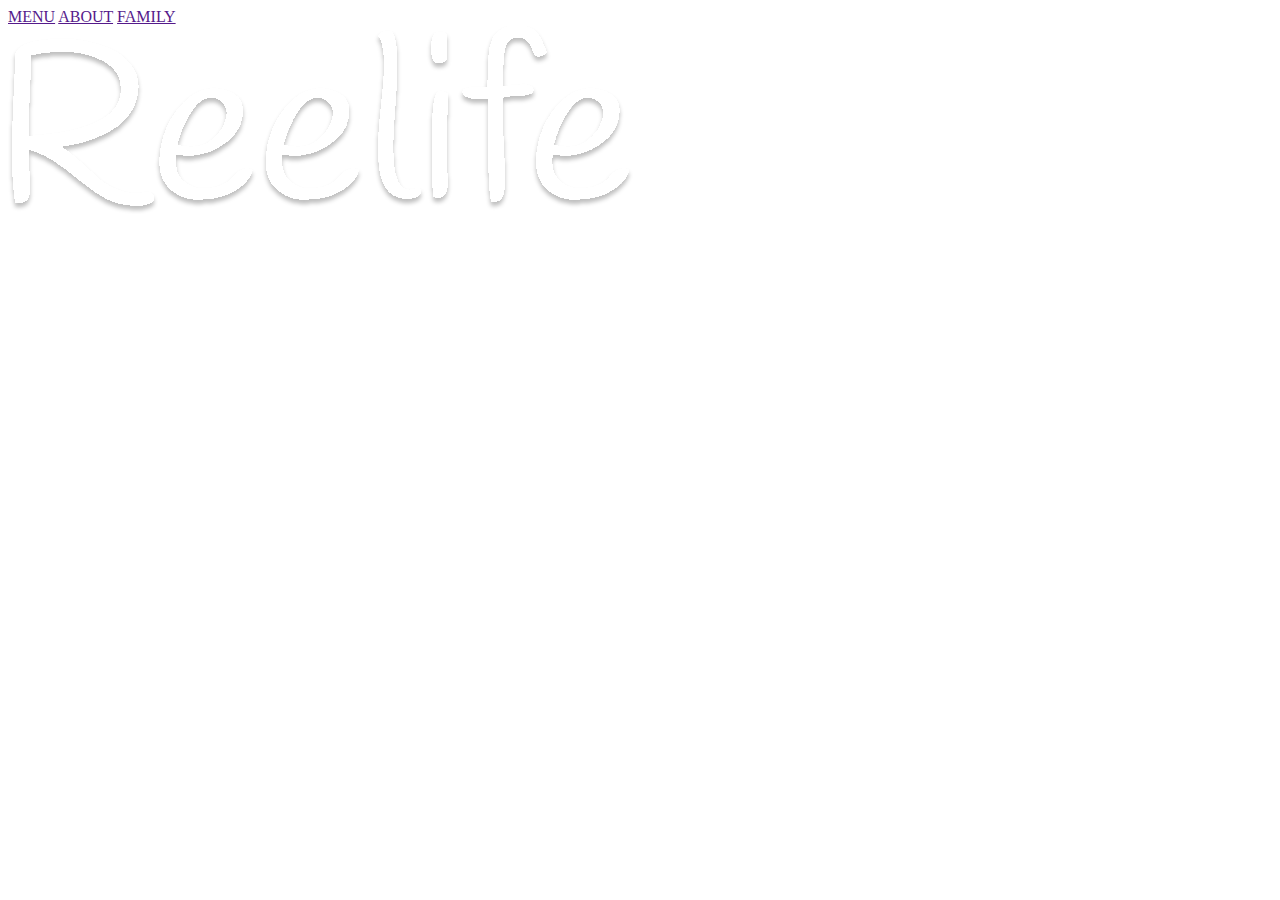
==== index.html @ 8d4744c1 "." ====
<!DOCTYPE html>
<html lang="en">
    <head>
        <meta charset="UTF-8">
        <meta name="viewport" content="width=device-width, initial-scale=1.0">
        <title>Sofa</title>
        <link rel="stylesheet" href="./assets/style.css">
    </head>
    <body>
        <header class="header">
            <div class="background_pic">
                <nav>
                    <a href="">MENU</a>
                    <a href="">ABOUT</a>
                    <a href="">FAMILY</a>
                </nav>
                <img src="./image/Reelife.svg" class="header_logo_pic">
            </div>
        </header> 

        <div></div>
    </body>
</noscript>
<div style="text-align: center;"><div style="position:relative; top:0; margin-right:auto;margin-left:auto; z-index:99999">

</div></div>
</html>
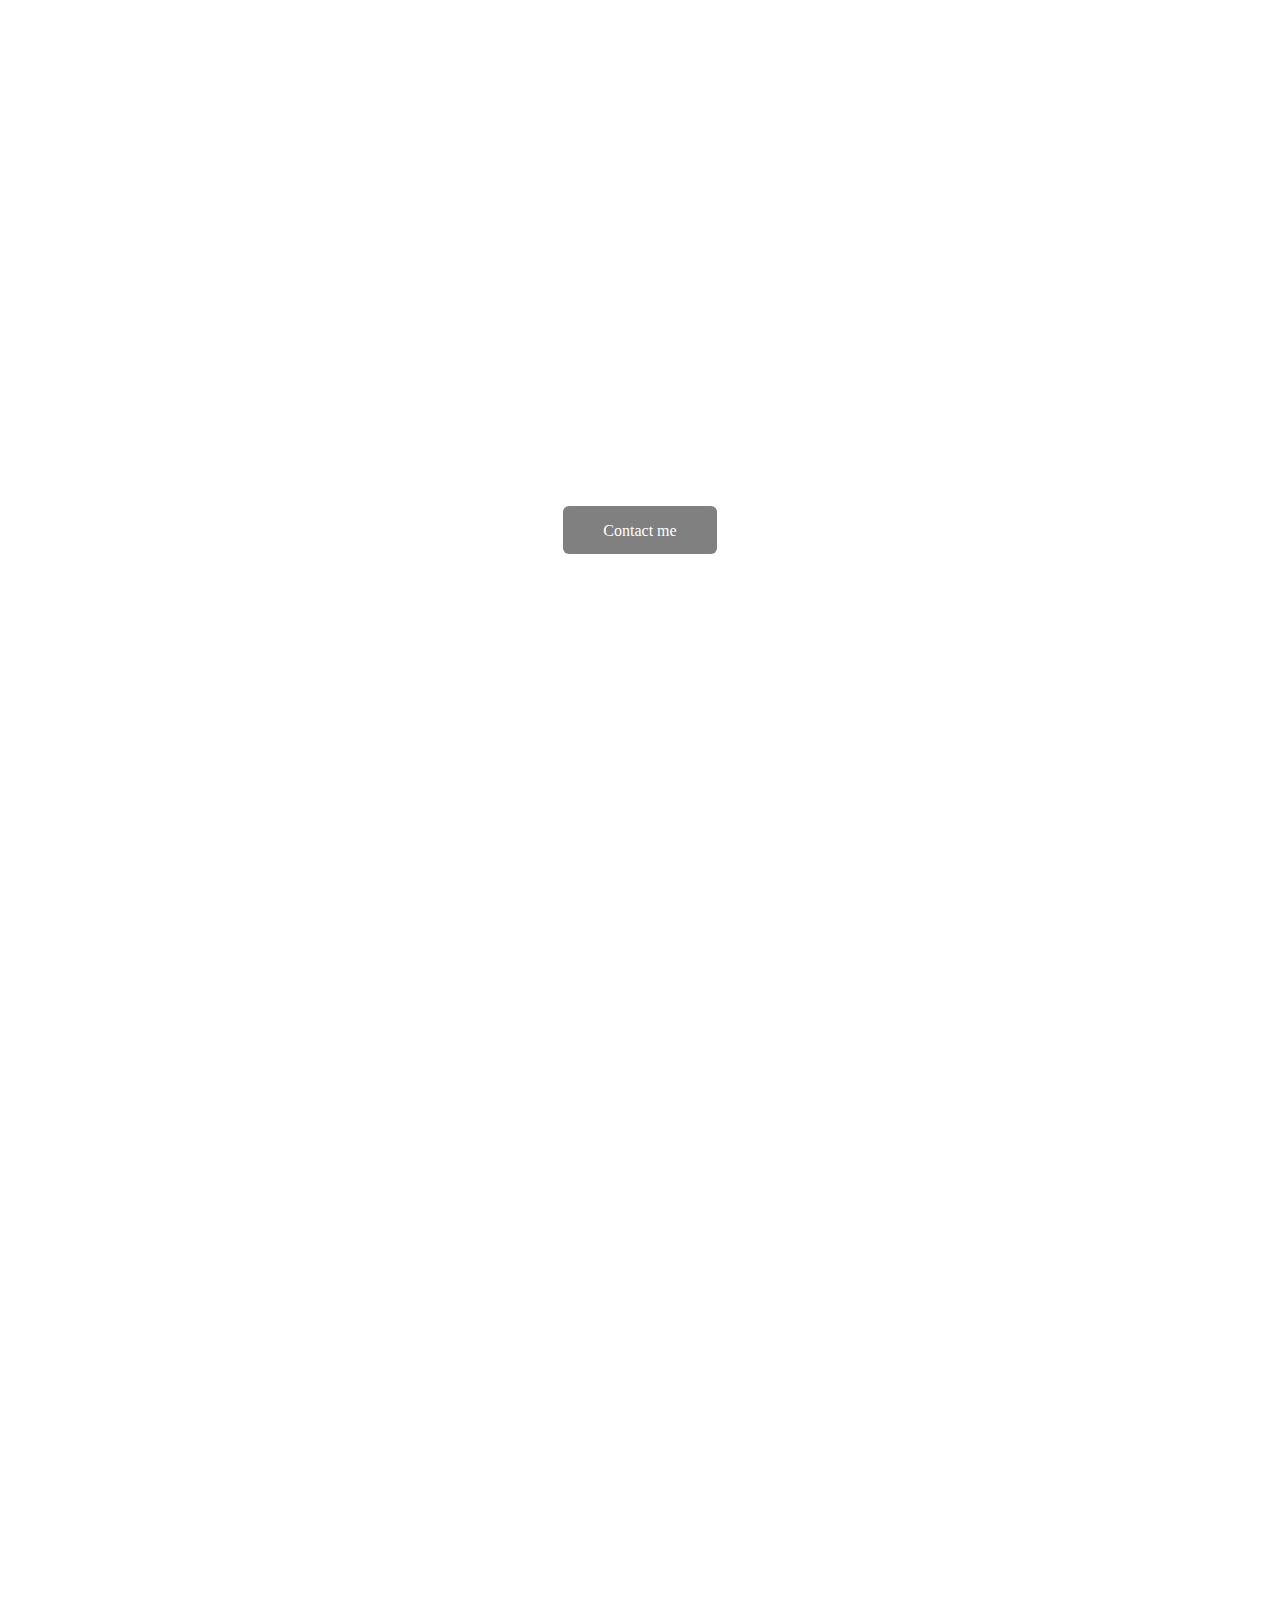
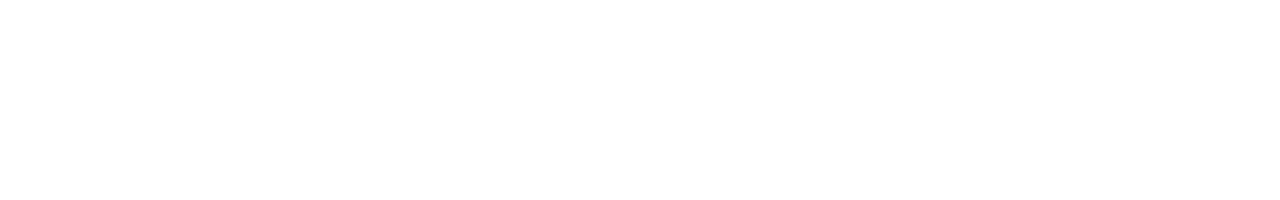
==== commit 27f1a85e: "." ====
--- a/index.html
+++ b/index.html
@@ -3,7 +3,7 @@
     <head>
         <meta charset="UTF-8">
         <meta name="viewport" content="width=device-width, initial-scale=1.0">
-        <title>Sofa</title>
+        <title>Cofe</title>
         <link rel="stylesheet" href="./assets/style.css">
     </head>
     <body>
@@ -14,14 +14,28 @@
                     <a href="">ABOUT</a>
                     <a href="">FAMILY</a>
                 </nav>
-                <img src="./image/Reelife.svg" class="header_logo_pic">
+                <div class="header_logo_pic">
+                    ReeLife
+                </div>
+                <div class="contactBtn">
+                    Contact me
+                </div>
             </div>
+            <div class="background2">
+                <h1>What kind of Coffee we serve for you</h1>
+                <h3>Start your journey from here</h3>
+                <div class="products">
+                    <div class="currentProduct"></div>
+                    <div class="currentProduct"></div>
+                    <div class="currentProduct"></div>
+                    <div class="currentProduct"></div>
+                    <div class="currentProduct"></div>
+                    <div class="currentProduct"></div>
+                    <div class="currentProduct"></div>
+                    <div class="currentProduct"></div>
+                    <div class="currentProduct"></div>
+                </div>
+            </div> 
         </header> 
-
-        <div></div>
     </body>
-</noscript>
-<div style="text-align: center;"><div style="position:relative; top:0; margin-right:auto;margin-left:auto; z-index:99999">
-
-</div></div>
 </html>
--- a/assets/style.css
+++ b/assets/style.css
@@ -0,0 +1,161 @@
+/* akaya-kanadaka-regular - latin */
+@font-face {
+  font-family: 'Akaya Kanadaka';
+  font-style: normal;
+  font-weight: 400;
+  src: local(''),
+       url('../fonts/akaya-kanadaka-v16-latin-regular.woff2') format('woff2'), /* Chrome 26+, Opera 23+, Firefox 39+ */
+       url('../fonts/akaya-kanadaka-v16-latin-regular.woff') format('woff'); /* Chrome 6+, Firefox 3.6+, IE 9+, Safari 5.1+ */
+}  
+/* anton-regular - latin */
+@font-face {
+  font-family: 'Anton';
+  font-style: normal;
+  font-weight: 400;
+  src: local(''),
+       url('../fonts/anton-v23-latin-regular.woff2') format('woff2'), /* Chrome 26+, Opera 23+, Firefox 39+ */
+       url('../fonts/anton-v23-latin-regular.woff') format('woff'); /* Chrome 6+, Firefox 3.6+, IE 9+, Safari 5.1+ */
+}
+
+html
+{
+  box-sizing: border-box;
+}
+
+:root {
+  --main-brown: rgb(229, 151, 43);
+}
+
+::-webkit-scrollbar {
+  width: 0;
+}
+
+*,*::before,*::after
+{
+  box-sizing: inherit;
+  margin: 0;
+}
+
+body
+{
+  height: 200vh;
+}
+
+nav
+{
+  position: absolute;
+  top: 0px;
+  display: flex;
+  width: 100%;
+  height: 7vh;
+  direction: row;
+  justify-content: center;
+  align-items: center;
+}
+
+a 
+{
+  font-family: 'Akaya Kanadaka';
+  font-style: normal;
+  font-weight: 400;
+  margin: 0px 50px;
+  font-size: 20px;
+  color: white;
+  text-decoration: none;
+  background-image: linear-gradient(currentColor, currentColor);
+  background-position: 0% 100%;
+  background-repeat: no-repeat;
+  background-size: 0% 2px;
+  transition: background-size .3s;
+}
+
+a:hover {
+  background-size: 100% 2px;
+}
+
+h1
+{
+  color: white;
+  font-family: 'Akaya Kanadaka';
+  font-style: normal;
+  font-size: 50px;
+}
+
+h3
+{
+  color: white;
+  font-family: 'Akaya Kanadaka';
+  font-style: normal;
+  font-size: 25px;
+}
+
+.background_pic
+{
+  display: flex;
+  flex-direction: column;
+  justify-content: center;
+  align-items: center;
+  width: 100%;
+  height: 100vh;
+  background-image: url("../image/Fon.jpg");
+  background-size:cover;
+  
+  
+}
+
+.header_logo_pic
+{
+  max-width: 30%;
+  max-height: 18%;
+  background-size: cover;
+  color: white;
+  font-size: 100px;
+}
+
+.contactBtn
+{
+  font-family: 'Anton';
+  margin-top: 45px;
+  font-style: normal;
+  color:white;
+  border-radius: 6px;
+  width: 12%;
+  height: 47.12px;
+  background: grey;
+  text-align: center;
+  line-height: 50px;
+}
+
+.contactBtn:hover
+{
+  box-shadow: 0px 2px 13px rgba(226, 158, 0, 0.48);
+}
+
+.background2
+{
+  display: flex;
+  flex-direction: column;
+  justify-content: center;
+  align-items: center;
+  width: 100%;
+  height: 100vh;
+  background-image: url("../image/underfon.jpg");
+  background-size:cover;
+}
+
+.products
+{
+  display: grid;
+  margin-top: 5vh;
+  grid-template-columns: repeat(3, 1fr);
+  width: 70%;
+  height: 75vh;
+  grid-column-gap: 10%;
+  grid-row-gap: 10%;
+}
+
+.currentProduct
+{
+  background: white;
+  border-radius: 16px;
+}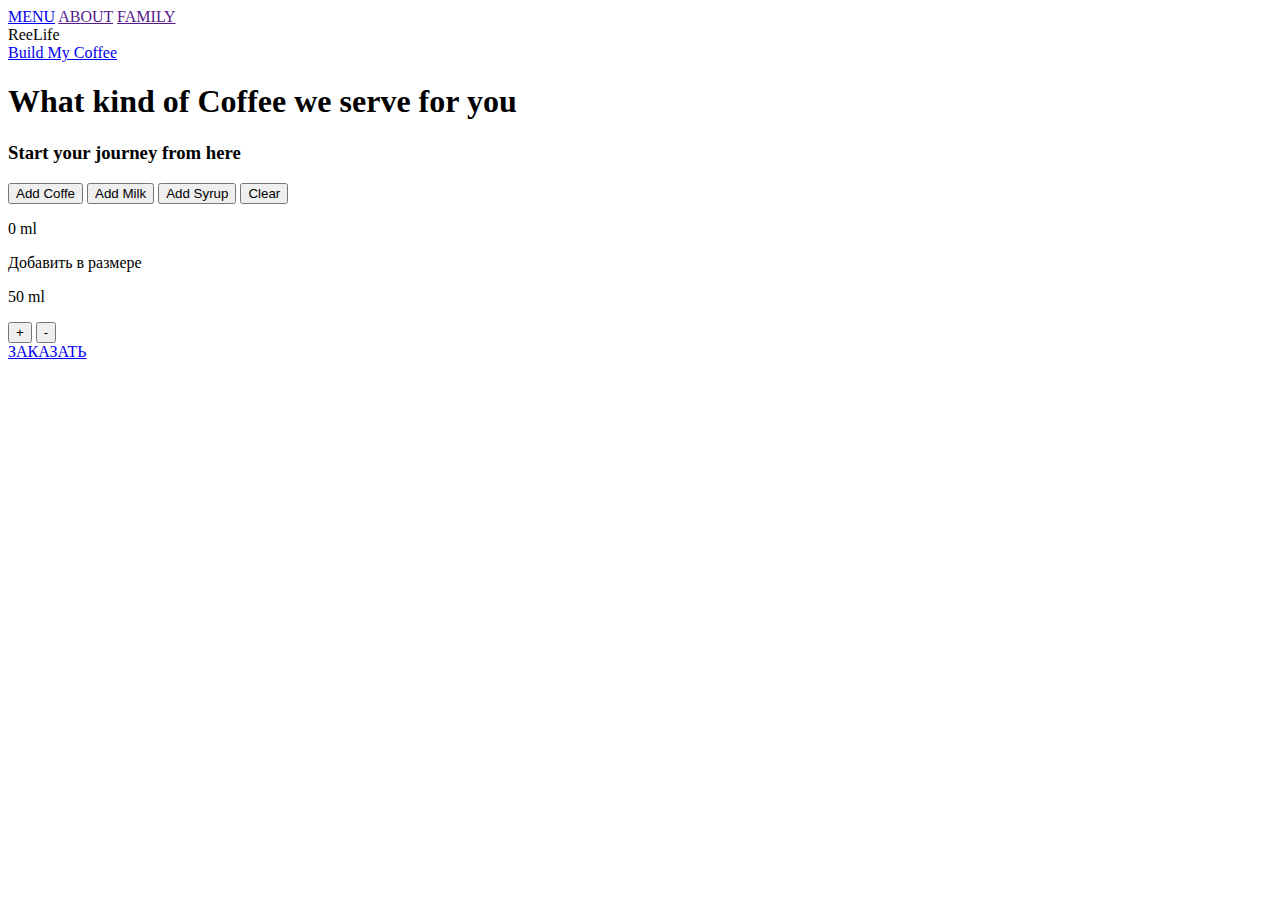
==== commit 3d0a00ea: "." ====
--- a/index.html
+++ b/index.html
@@ -5,37 +5,68 @@
         <meta name="viewport" content="width=device-width, initial-scale=1.0">
         <title>Cofe</title>
         <link rel="stylesheet" href="./assets/style.css">
+        <link href="assets/coffeeBuilderStyle.css" rel="stylesheet">
+        <link href="https://fonts.googleapis.com/css2?family=Nunito&display=swap" rel="stylesheet">
     </head>
     <body>
         <header class="header">
             <div class="background_pic">
                 <nav>
-                    <a href="">MENU</a>
+                    <a href="#menu">MENU</a>
                     <a href="">ABOUT</a>
                     <a href="">FAMILY</a>
                 </nav>
                 <div class="header_logo_pic">
                     ReeLife
                 </div>
-                <div class="contactBtn">
-                    Contact me
-                </div>
+                <a class="contactBtn" href="#builder">
+                    Build My Coffee
+                </a>
             </div>
-            <div class="background2">
+            <div class="background2" name="menu">
+                <a name="menu" class="secondAnchor"></a>
                 <h1>What kind of Coffee we serve for you</h1>
                 <h3>Start your journey from here</h3>
                 <div class="products">
-                    <div class="currentProduct"></div>
-                    <div class="currentProduct"></div>
-                    <div class="currentProduct"></div>
-                    <div class="currentProduct"></div>
-                    <div class="currentProduct"></div>
-                    <div class="currentProduct"></div>
-                    <div class="currentProduct"></div>
-                    <div class="currentProduct"></div>
-                    <div class="currentProduct"></div>
+                
                 </div>
             </div> 
         </header> 
+
+        <main class="backgroundMainPage">
+            <div class="buttons">
+                <button id="coffee" class="addBtn">Add Coffe</button>
+                <button id="milk" class="addBtn">Add Milk</button>
+                <button id="syrup" class="addBtn">Add Syrup</button>
+                <button id="clear" class="addBtn clearBtn">Clear</button>
+            </div>
+            
+            <div class="coffeBuilderContainer">
+                <a name="builder"></a>
+                <div class="backCup">
+                    <div class="maskCup"></div>
+                    <div class="conteiner">
+    
+                    </div>
+                    <p class="mlCount" id="mlCount">0 ml</p>
+                    <div class="addMlCountConteiner">
+                        Добавить в размере
+                        <p id="addMlCount" class="addMlCount">50 ml</p>
+                        <div class="incDecContainer">
+                            <button id="inc" class="addBtn incDecBtn">+</button>
+                            <button id="dec" class="addBtn clearBtn incDecBtn">-</button>
+                        </div>
+                    </div>
+                </div>
+            </div>
+    
+            <a href="sendForm.html" class="addBtn">ЗАКАЗАТЬ</a>
+        </main>
+
+        <script src="db.js"></script>
+        <script src="builder.js"></script>
+        <script src="sendForm.js"></script>
+        <script src="https://ajax.googleapis.com/ajax/libs/jquery/2.2.0/jquery.min.js"></script>
+	    <script src="coffeeBuilder.js"></script>
     </body>
 </html>
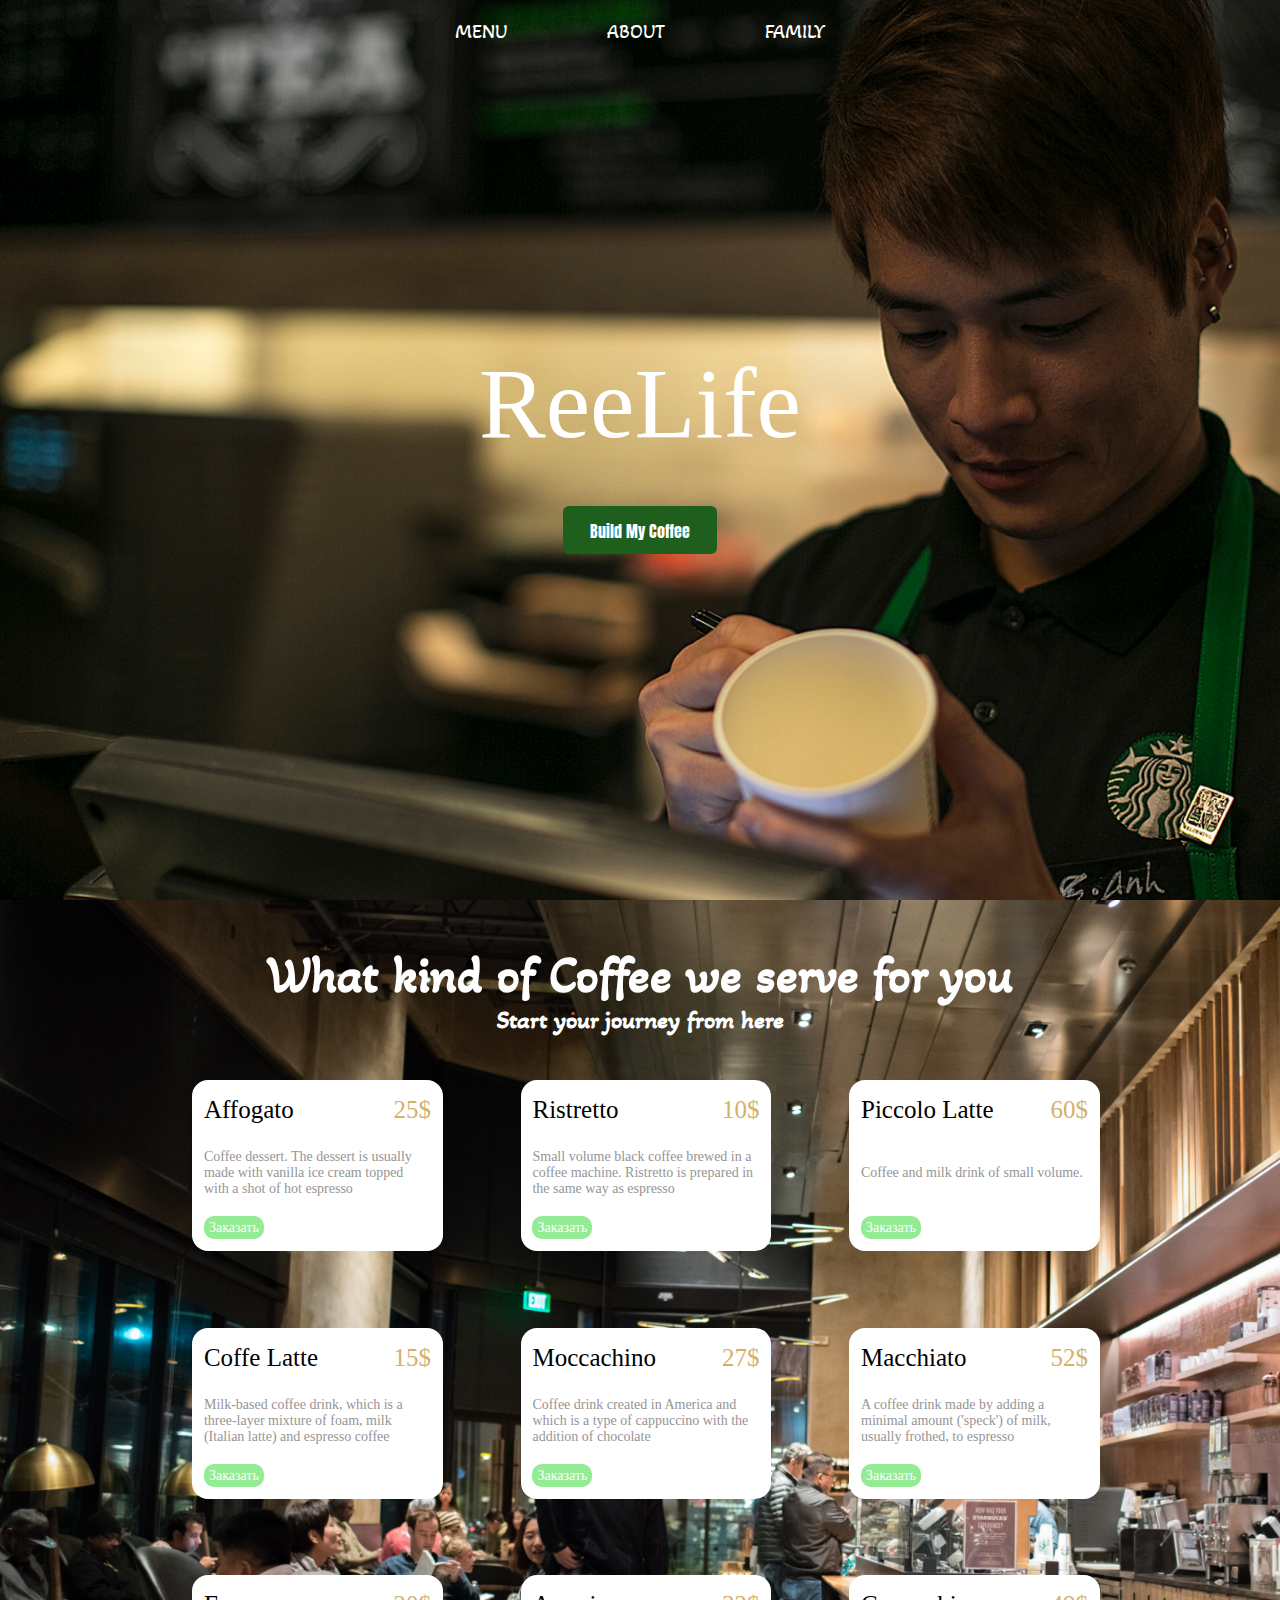
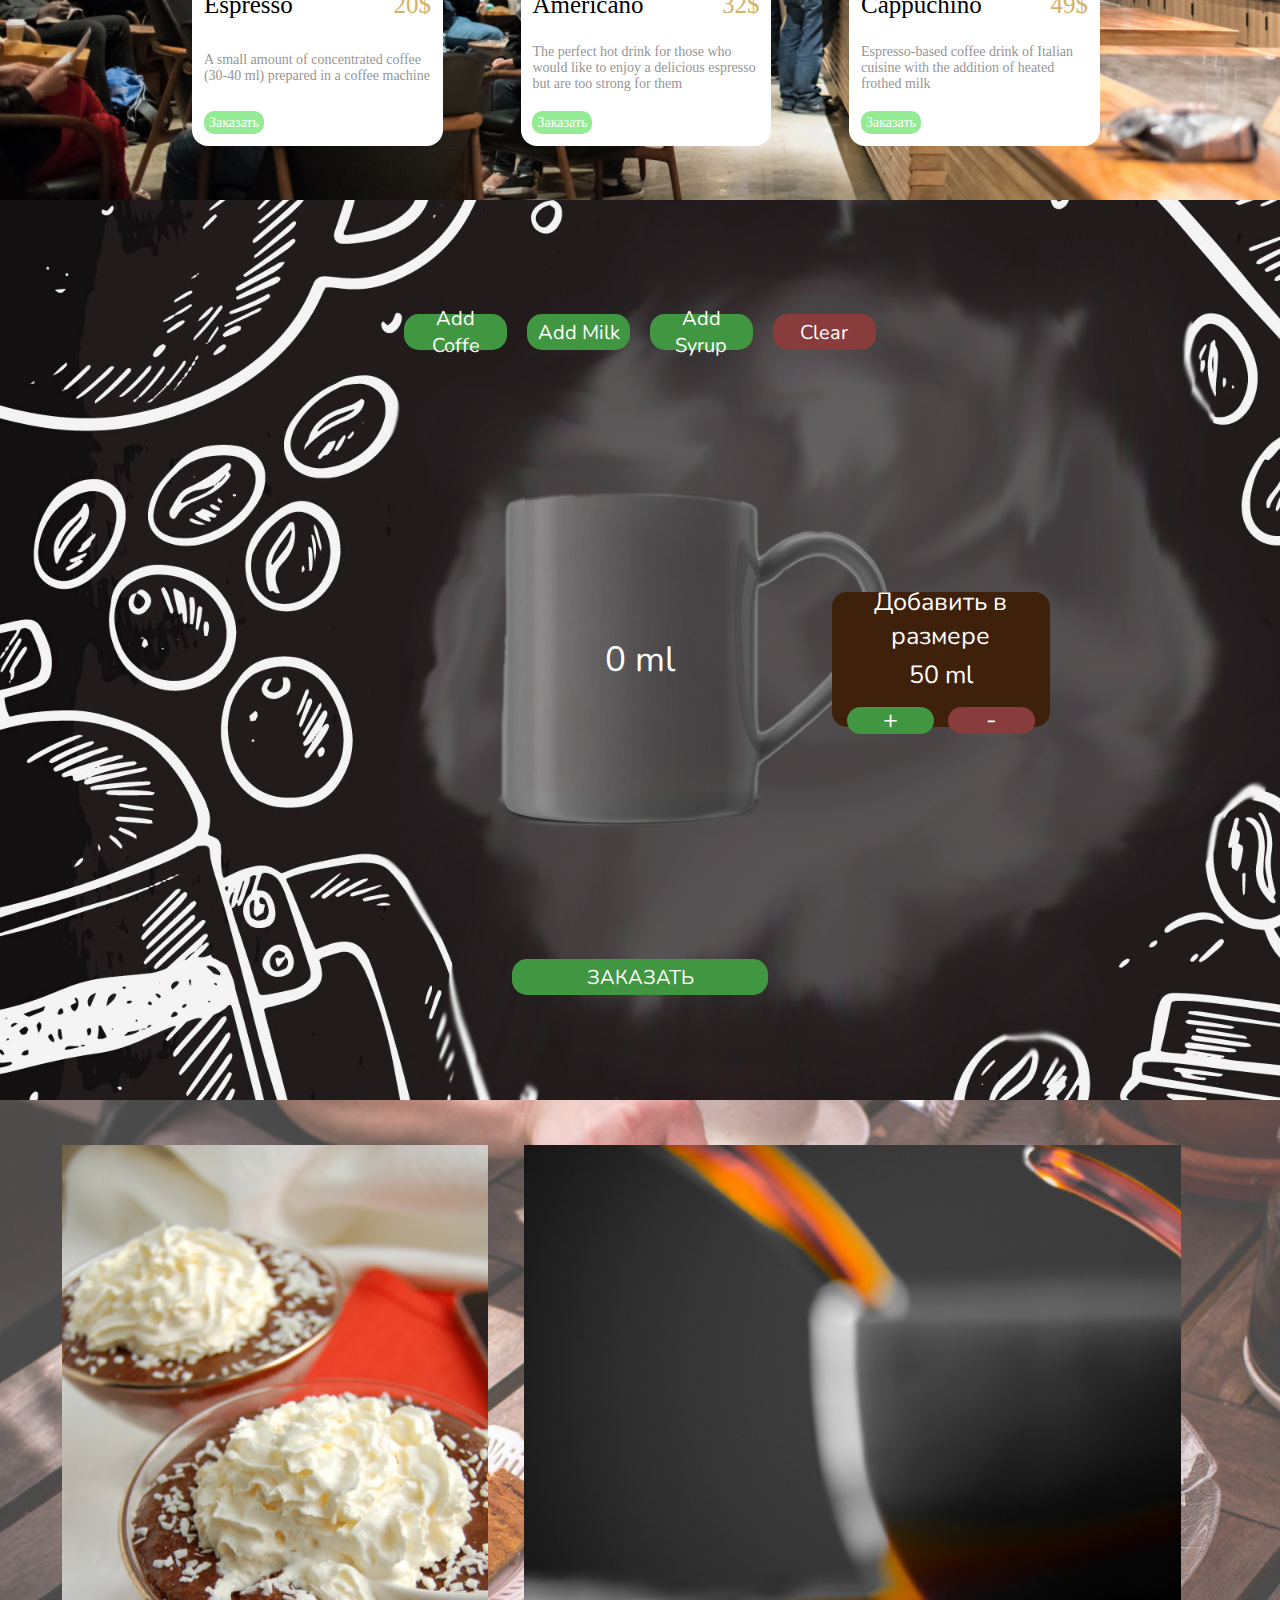
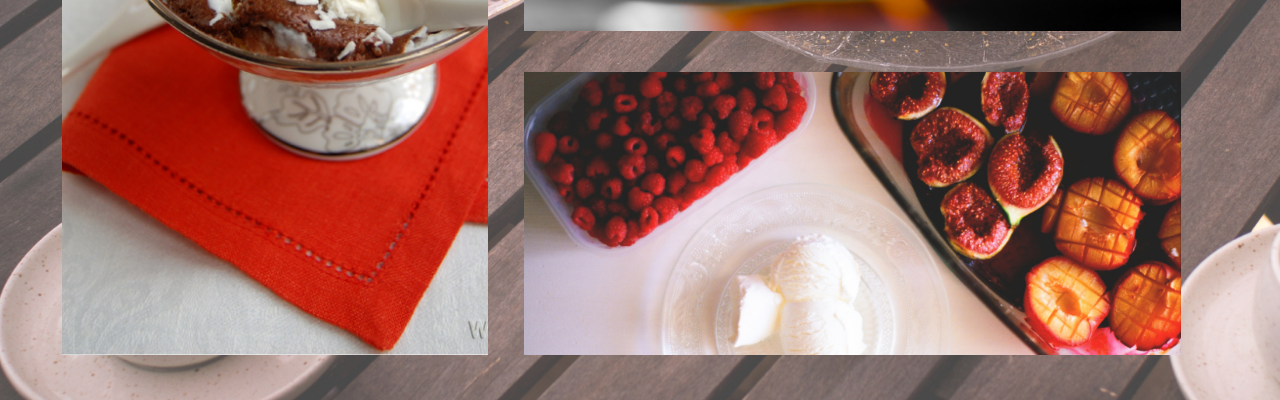
==== commit 04971f31: "Add files via upload" ====
--- a/index.html
+++ b/index.html
@@ -3,7 +3,7 @@
     <head>
         <meta charset="UTF-8">
         <meta name="viewport" content="width=device-width, initial-scale=1.0">
-        <title>Cofe</title>
+        <title>ReeLife - онлайн кофейня твоего города!</title>
         <link rel="stylesheet" href="./assets/style.css">
         <link href="assets/coffeeBuilderStyle.css" rel="stylesheet">
         <link href="https://fonts.googleapis.com/css2?family=Nunito&display=swap" rel="stylesheet">
@@ -13,7 +13,7 @@
             <div class="background_pic">
                 <nav>
                     <a href="#menu">MENU</a>
-                    <a href="">ABOUT</a>
+                    <a href="#about">ABOUT</a>
                     <a href="">FAMILY</a>
                 </nav>
                 <div class="header_logo_pic">
@@ -34,6 +34,7 @@
         </header> 
 
         <main class="backgroundMainPage">
+            <a name="builder" class="builder"></a>
             <div class="buttons">
                 <button id="coffee" class="addBtn">Add Coffe</button>
                 <button id="milk" class="addBtn">Add Milk</button>
@@ -42,7 +43,6 @@
             </div>
             
             <div class="coffeBuilderContainer">
-                <a name="builder"></a>
                 <div class="backCup">
                     <div class="maskCup"></div>
                     <div class="conteiner">
@@ -60,13 +60,26 @@
                 </div>
             </div>
     
-            <a href="sendForm.html" class="addBtn">ЗАКАЗАТЬ</a>
+            <a href="sendForm.html" class="addBtn" onclick="SaveType('custom')">ЗАКАЗАТЬ</a>
         </main>
+        <div class="background3">
+            <a name="about" class="about"></a>
+            <div class="containerImage">
+                <div class="onePicture">
+                </div>
+                <div class="TwoPicture">
+                    <div class="first">
 
-        <script src="db.js"></script>
-        <script src="builder.js"></script>
-        <script src="sendForm.js"></script>
+                    </div>
+                    <div class="second">
+                        
+                    </div>
+                </div>
+            </div>
+        </div>
+        <script src="js/db.js"></script>
+        <script src="js/builder.js"></script>
         <script src="https://ajax.googleapis.com/ajax/libs/jquery/2.2.0/jquery.min.js"></script>
-	    <script src="coffeeBuilder.js"></script>
+	    <script src="js/coffeeBuilder.js"></script>
     </body>
 </html>
--- a/assets/style.css
+++ b/assets/style.css
@@ -0,0 +1,305 @@
+/* akaya-kanadaka-regular - latin */
+@font-face {
+  font-family: 'Akaya Kanadaka';
+  font-style: normal;
+  font-weight: 400;
+  src: local(''),
+       url('../fonts/akaya-kanadaka-v16-latin-regular.woff2') format('woff2'), /* Chrome 26+, Opera 23+, Firefox 39+ */
+       url('../fonts/akaya-kanadaka-v16-latin-regular.woff') format('woff'); /* Chrome 6+, Firefox 3.6+, IE 9+, Safari 5.1+ */
+}  
+/* anton-regular - latin */
+@font-face {
+  font-family: 'Anton';
+  font-style: normal;
+  font-weight: 400;
+  src: local(''),
+       url('../fonts/anton-v23-latin-regular.woff2') format('woff2'), /* Chrome 26+, Opera 23+, Firefox 39+ */
+       url('../fonts/anton-v23-latin-regular.woff') format('woff'); /* Chrome 6+, Firefox 3.6+, IE 9+, Safari 5.1+ */
+}
+
+html
+{
+  box-sizing: border-box;
+  scroll-behavior: smooth;
+}
+
+:root {
+  --main-brown: rgb(229, 151, 43);
+  --gold: #D4B069;
+  --grey: #959595;
+  --dark: #000;
+  --green: #93eb93;
+  --green-dark: #1e5f1e;
+  --transparent: rgba(255, 255, 255, 0);
+}
+
+::-webkit-scrollbar {
+  width: 0;
+}
+
+*,*::before,*::after
+{
+  box-sizing: inherit;
+  margin: 0;
+}
+
+body
+{
+  height: 200vh;
+}
+
+nav
+{
+  position: absolute;
+  top: 0px;
+  display: flex;
+  width: 100%;
+  height: 7vh;
+  direction: row;
+  justify-content: center;
+  align-items: center;
+}
+
+nav a 
+{
+  font-family: 'Akaya Kanadaka';
+  font-style: normal;
+  font-weight: 400;
+  margin: 0px 50px;
+  font-size: 20px;
+  color: white;
+  text-decoration: none;
+  background-image: linear-gradient(currentColor, currentColor);
+  background-position: 0% 100%;
+  background-repeat: no-repeat;
+  background-size: 0% 2px;
+  transition: background-size .3s;
+}
+
+nav a:hover {
+  background-size: 100% 2px;
+}
+
+h1
+{
+  color: white;
+  font-family: 'Akaya Kanadaka';
+  font-style: normal;
+  font-size: 50px;
+}
+
+h3
+{
+  color: white;
+  font-family: 'Akaya Kanadaka';
+  font-style: normal;
+  font-size: 25px;
+}
+
+.background_pic
+{
+  display: flex;
+  flex-direction: column;
+  justify-content: center;
+  align-items: center;
+  width: 100%;
+  height: 100vh;
+  background-image: url("../image/fon.jpg");
+  background-size:cover;
+}
+
+.header_logo_pic
+{
+  max-width: 30%;
+  max-height: 18%;
+  background-size: cover;
+  color: white;
+  font-size: 100px;
+}
+
+.contactBtn
+{
+  font-family: 'Anton';
+  margin-top: 45px;
+  font-style: normal;
+  color:white;
+  border-radius: 6px;
+  width: 12%;
+  height: 47.12px;
+  background: var(--green-dark);
+  text-align: center;
+  line-height: 50px;
+  text-decoration: none;
+  transition: all .3s linear;
+}
+
+.contactBtn:hover
+{
+  box-shadow: 0px 2px 13px rgba(226, 158, 0, 0.48);
+  background: var(--grey);
+}
+
+.background2
+{
+  display: flex;
+  flex-direction: column;
+  justify-content: center;
+  align-items: center;
+  width: 100%;
+  height: 100vh;
+  background-image: url("../image/underfon.jpg");
+  background-size:cover;
+}
+
+.background3
+{
+  display: flex;
+  flex-direction: column;
+  justify-content: center;
+  align-items: center;
+  width: 100%;
+  height: 100vh;
+  background-image: url("../image/background5.jpg");
+  background-size:cover;
+}
+
+.containerImage
+{
+  display: flex;
+  flex-direction: row;
+  justify-content: center;
+  align-items: center;
+  width: 95%;
+  height: 100vh;
+  background-size:cover;
+}
+
+.onePicture
+{
+  width:35%;
+  height:90%;
+  background-size: cover;
+  background-image: url("..//image/6868696539_7db37217ca_o\ 1.jpg");
+}
+.TwoPicture
+{
+  display: flex;
+  flex-direction: column;
+  justify-content: space-between;
+  align-items: center;
+  background-size:cover;
+  width: 60%;
+  height:90%;
+}
+.first
+{
+  width:90%;
+  height: 60%;
+  background-image: url("../image/17960191985_1a85dbdd8b_o\ 1.jpg");
+  background-size: cover;
+}
+.second
+{
+  width:90%;
+  height: 35%;
+  background-size: cover;
+  background-image: url("../image/9552297967_c8b7f126bd_o\ 1.jpg") ;
+}
+.products
+{
+  display: grid;
+  flex-wrap: wrap;
+  margin-top: 5vh;
+  grid-template-columns: repeat(3, 1fr);
+  width: 70%;
+  height: 75vh;
+  grid-column-gap: 10%;
+  grid-row-gap: 10%;
+}
+
+.currentProduct
+{
+  display: flex;
+  flex-direction: column;
+  justify-content: space-between;
+  align-items: flex-start;
+  width: 105%;
+  background: white;
+  border-radius: 16px;
+  padding: 5%;
+  height: 95%;
+  color: var(--grey);
+  font-size: 14px;
+  vertical-align: middle;
+  transition: all .4s linear;
+}
+
+.currentProduct:hover
+{
+  background: var(--green);
+}
+
+/* .currentProduct::after
+{
+  content: "";
+  height: 100%;
+  width: 100%;
+} */
+
+.title
+{
+  display: flex;
+  height: 20%;
+  width: 100%;
+  justify-content: space-between;
+  font-size: 25px;
+  margin-top: .5vh;
+  margin-bottom: 1vh;
+}
+
+.price
+{
+  color: var(--gold);
+}
+
+.name
+{
+  color: var(--dark);
+}
+
+.buyBtn
+{
+  background-color: var(--green);
+  display: block;
+  margin-top: 5px;
+  border-radius: 10px;
+  padding: 5px;
+  text-decoration: none;
+  line-height: .9;
+  font-family: 'Anton';
+  color: white;
+  transition: all .3s linear;
+}
+
+.buyBtn:hover
+{
+  background-color: var(--green-dark);
+}
+
+.secondAnchor
+{
+  position: absolute;
+  top: 100vh;
+}
+
+.builder
+{
+	position: absolute;
+	top: 200vh;
+}
+
+.about
+{
+	position: absolute;
+	top: 300vh;
+}--- a/assets/coffeeBuilderStyle.css
+++ b/assets/coffeeBuilderStyle.css
@@ -0,0 +1,179 @@
+*, *::before, *::after
+{
+	margin: 0;
+}
+
+.backCup
+{
+	height: 600px;
+	width: 600px;
+	background-image: url('../image/back.png');
+	display: flex;
+	justify-content: center;
+	align-items: center;
+}
+
+.maskCup
+{
+	position: absolute;
+	height: 600px;
+	width: 600px;
+	background-image: url('../image/mask.png');
+	opacity: .4;
+}
+
+.conteiner
+{
+	display: flex;
+	flex-direction: column;
+	justify-content: flex-end;
+	align-items: center;
+	margin-right: 15px;
+	margin-bottom: 10px;
+	width: 220px;
+	height: 290px;
+}
+
+.conteiner:last-child
+{
+	border-radius: 0px 50% 50% 0px;
+}
+
+.coffeBuilderContainer
+{
+	display: flex;
+	width: 100%;
+	height: 50vh;
+	justify-content: center;
+	align-items: center;
+	height: 600px;
+}
+
+.coffee
+{
+	width: 100%;
+	background-color: #6f4e37;
+	opacity: 1;
+}
+
+.milk
+{
+	width: 100%;
+	background-color: #efe5de;
+	opacity: 1;
+}
+
+.syrup
+{
+	width: 100%;
+	background-color: #f09df0;
+	opacity: 1;
+}
+
+.background
+{
+	width: 100%;
+	height: 100vh;
+	background-image: url('../image/background.jpg');
+	background-size: cover;
+	display: flex;
+	flex-direction: column;
+	justify-content: center;
+	align-items: center;
+	background-attachment: fixed;
+}
+
+.backgroundMainPage
+{
+	width: 100%;
+	height: 100vh;
+	background-image: url('../image/background.jpg');
+	background-size: cover;
+	display: flex;
+	flex-direction: column;
+	justify-content: center;
+	align-items: center;
+}
+
+.buttons
+{
+	display: flex;
+	justify-content: space-evenly;
+	align-items: center;
+	width: 40%;
+	height: 6vh;
+}
+
+.addBtn
+{
+	display: flex;
+	justify-content: center;
+	align-items: center;
+	width: 20%;
+	height: 4vh;
+	background-color: #419741;
+	/* color: #183718; */
+	color: white;
+	border-radius: 15px;
+	font-size: 20px;
+	font-family: 'Nunito', sans-serif;
+	border: 0px;
+	text-decoration: none;
+}
+
+.clearBtn
+{
+	background-color: #893c3c;
+}
+
+.mlCount
+{
+	position: absolute;
+	color: white;
+	font-size: 35px;
+	font-family: 'Nunito', sans-serif;
+}
+
+.addMlCountConteiner
+{
+	display: flex;
+	flex-direction: column;
+	align-content: center;
+	text-align: center;
+	justify-content: center;
+	position: absolute;
+	width: 17%;
+	height: 15vh;
+	background-color: #3f200b;
+	color: white;
+	font-size: 25px;
+	font-family: 'Nunito', sans-serif;
+	right: 18%;
+	border-radius: 15px;
+}
+
+.addMlCount
+{
+	margin-top: 5px;
+	color: white;
+	font-size: 25px;
+	font-family: 'Nunito', sans-serif;
+}
+
+.incDecBtn
+{
+	width: 40%;
+	height: 3vh;
+	font-size: 25px;
+}
+
+.incDecContainer
+{
+	width: 100%;
+	height: 3vh;
+	display: flex;
+	flex-direction: row;
+	justify-content: space-evenly;
+	align-items: center;
+	margin-top: 15px;
+}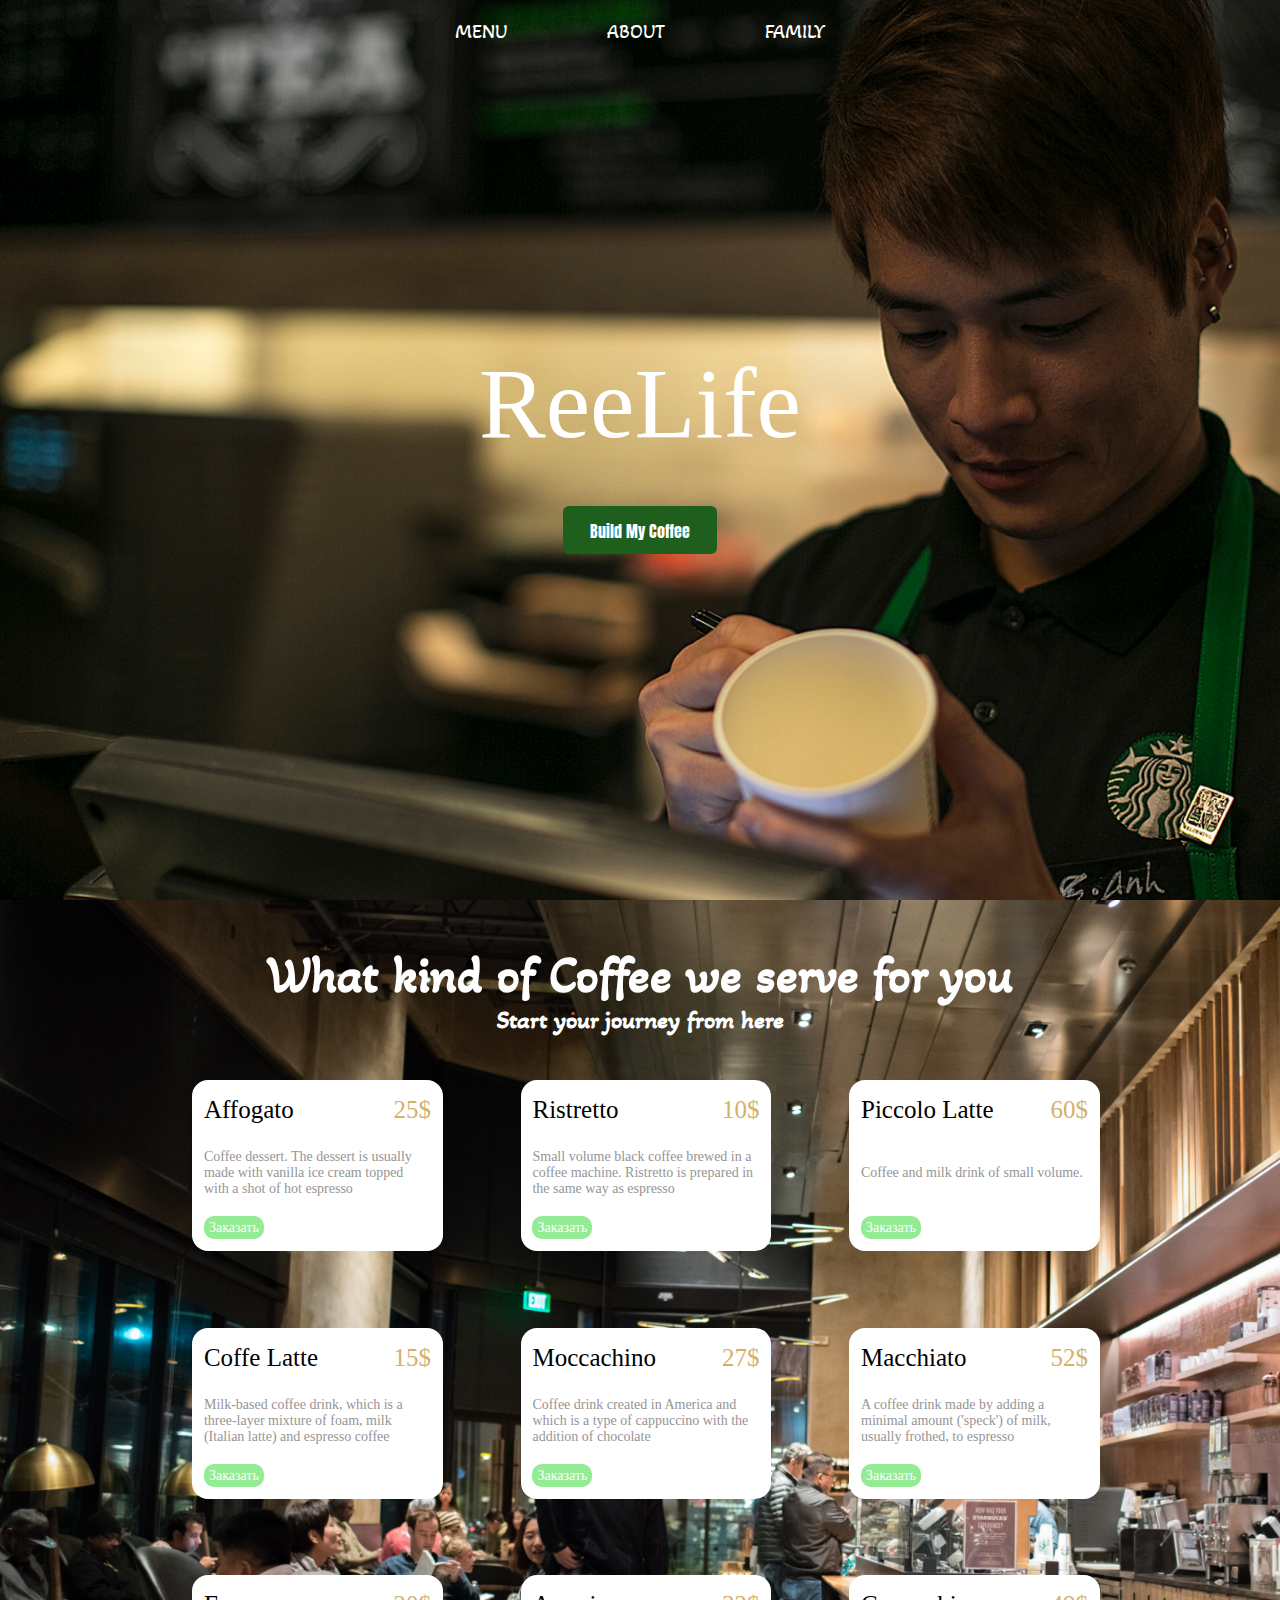
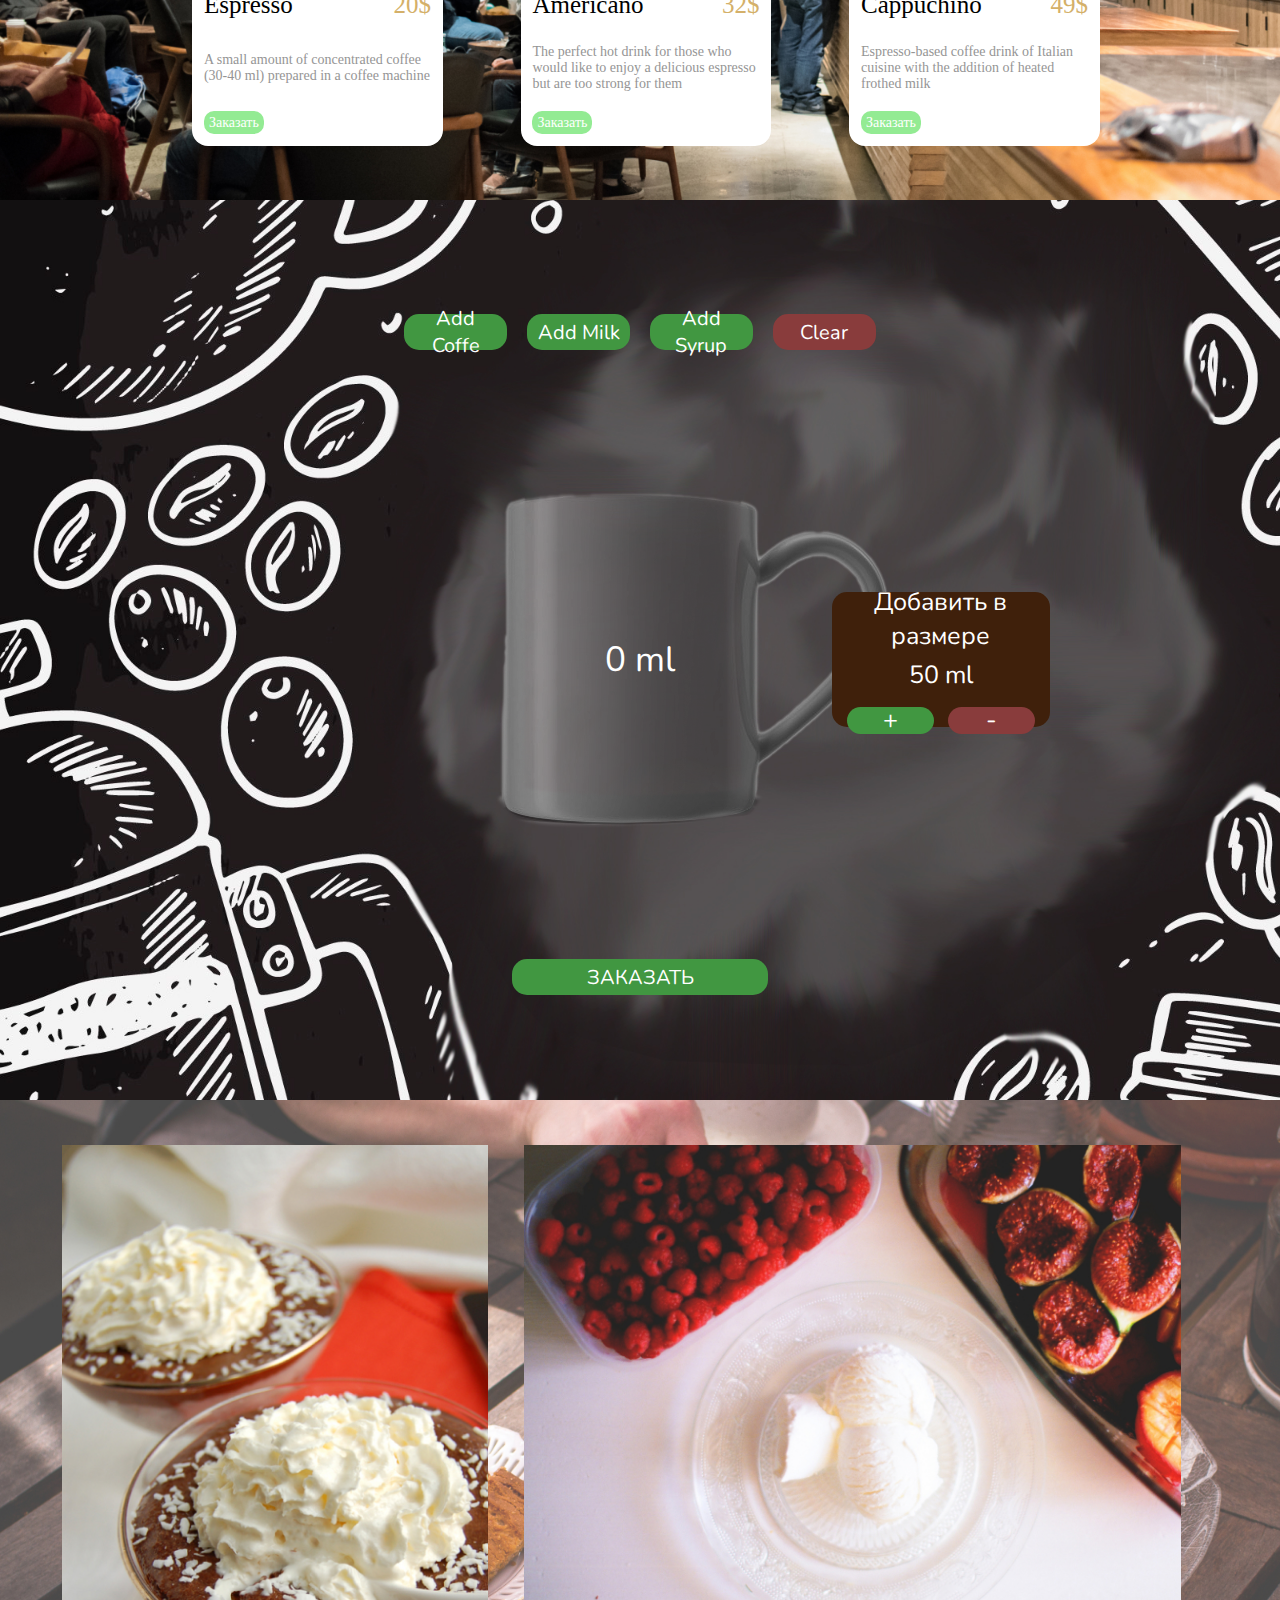
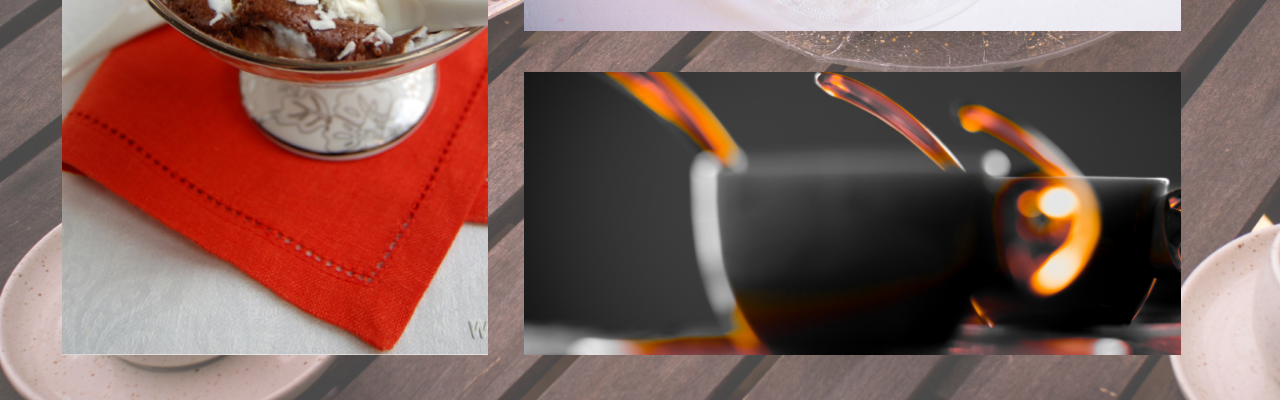
==== commit fed7c4e4: "." ====
--- a/index.html
+++ b/index.html
@@ -66,6 +66,8 @@
             <a name="about" class="about"></a>
             <div class="containerImage">
                 <div class="onePicture">
+                    <div class="text">On August 14, a new set will be released that includes: juice, coffee and a dessert to cheer you up. To use the coupon, go to our barista and say the promo code "Kislyuk".</div>
+                
                 </div>
                 <div class="TwoPicture">
                     <div class="first">
@@ -77,9 +79,11 @@
                 </div>
             </div>
         </div>
+        
+        <script src="https://ajax.googleapis.com/ajax/libs/jquery/2.2.0/jquery.min.js"></script>
         <script src="js/db.js"></script>
+        <script src="js/sendForm.js"></script>
         <script src="js/builder.js"></script>
-        <script src="https://ajax.googleapis.com/ajax/libs/jquery/2.2.0/jquery.min.js"></script>
 	    <script src="js/coffeeBuilder.js"></script>
     </body>
 </html>
--- a/assets/style.css
+++ b/assets/style.css
@@ -16,7 +16,15 @@
        url('../fonts/anton-v23-latin-regular.woff2') format('woff2'), /* Chrome 26+, Opera 23+, Firefox 39+ */
        url('../fonts/anton-v23-latin-regular.woff') format('woff'); /* Chrome 6+, Firefox 3.6+, IE 9+, Safari 5.1+ */
 }
-
+/* fuzzy-bubbles-regular - latin */
+@font-face {
+  font-family: 'Fuzzy Bubbles';
+  font-style: normal;
+  font-weight: 400;
+  src: local(''),
+       url('../fonts/fuzzy-bubbles-v5-latin-regular.woff2') format('woff2'), /* Chrome 26+, Opera 23+, Firefox 39+ */
+       url('../fonts/fuzzy-bubbles-v5-latin-regular.woff') format('woff'); /* Chrome 6+, Firefox 3.6+, IE 9+, Safari 5.1+ */
+}
 html
 {
   box-sizing: border-box;
@@ -176,11 +184,41 @@
 
 .onePicture
 {
+  display: flex;
+  justify-content: center;
+  align-items: center;
+  text-align: center;
   width:35%;
   height:90%;
   background-size: cover;
   background-image: url("..//image/6868696539_7db37217ca_o\ 1.jpg");
 }
+.onePicture .text
+{
+  opacity: 0;
+  color:white;
+  font-family: 'Fuzzy Bubbles';
+  font-style: normal;
+  font-weight: 400;
+
+  padding: 15%;
+
+}
+.onePicture:hover .text
+{
+ opacity: 1;
+}
+.onePicture .back
+{
+  width:100%;
+  height:100%;
+  background: linear-gradient(180deg, rgba(255, 255, 255, 0) 13.39%, rgba(206, 139, 61, 0.78) 100%);
+  visibility:hidden;
+}
+.onePicture:hover .back
+{
+  visibility:visible;
+}
 .TwoPicture
 {
   display: flex;
@@ -191,20 +229,23 @@
   width: 60%;
   height:90%;
 }
+
 .first
 {
   width:90%;
   height: 60%;
-  background-image: url("../image/17960191985_1a85dbdd8b_o\ 1.jpg");
+  background-image: url("../image/9552297967_c8b7f126bd_o\ 1.jpg") ;
   background-size: cover;
 }
+
 .second
 {
   width:90%;
   height: 35%;
   background-size: cover;
-  background-image: url("../image/9552297967_c8b7f126bd_o\ 1.jpg") ;
-}
+  background-image: url("../image/17960191985_1a85dbdd8b_o\ 1.jpg");
+}
+
 .products
 {
   display: grid;
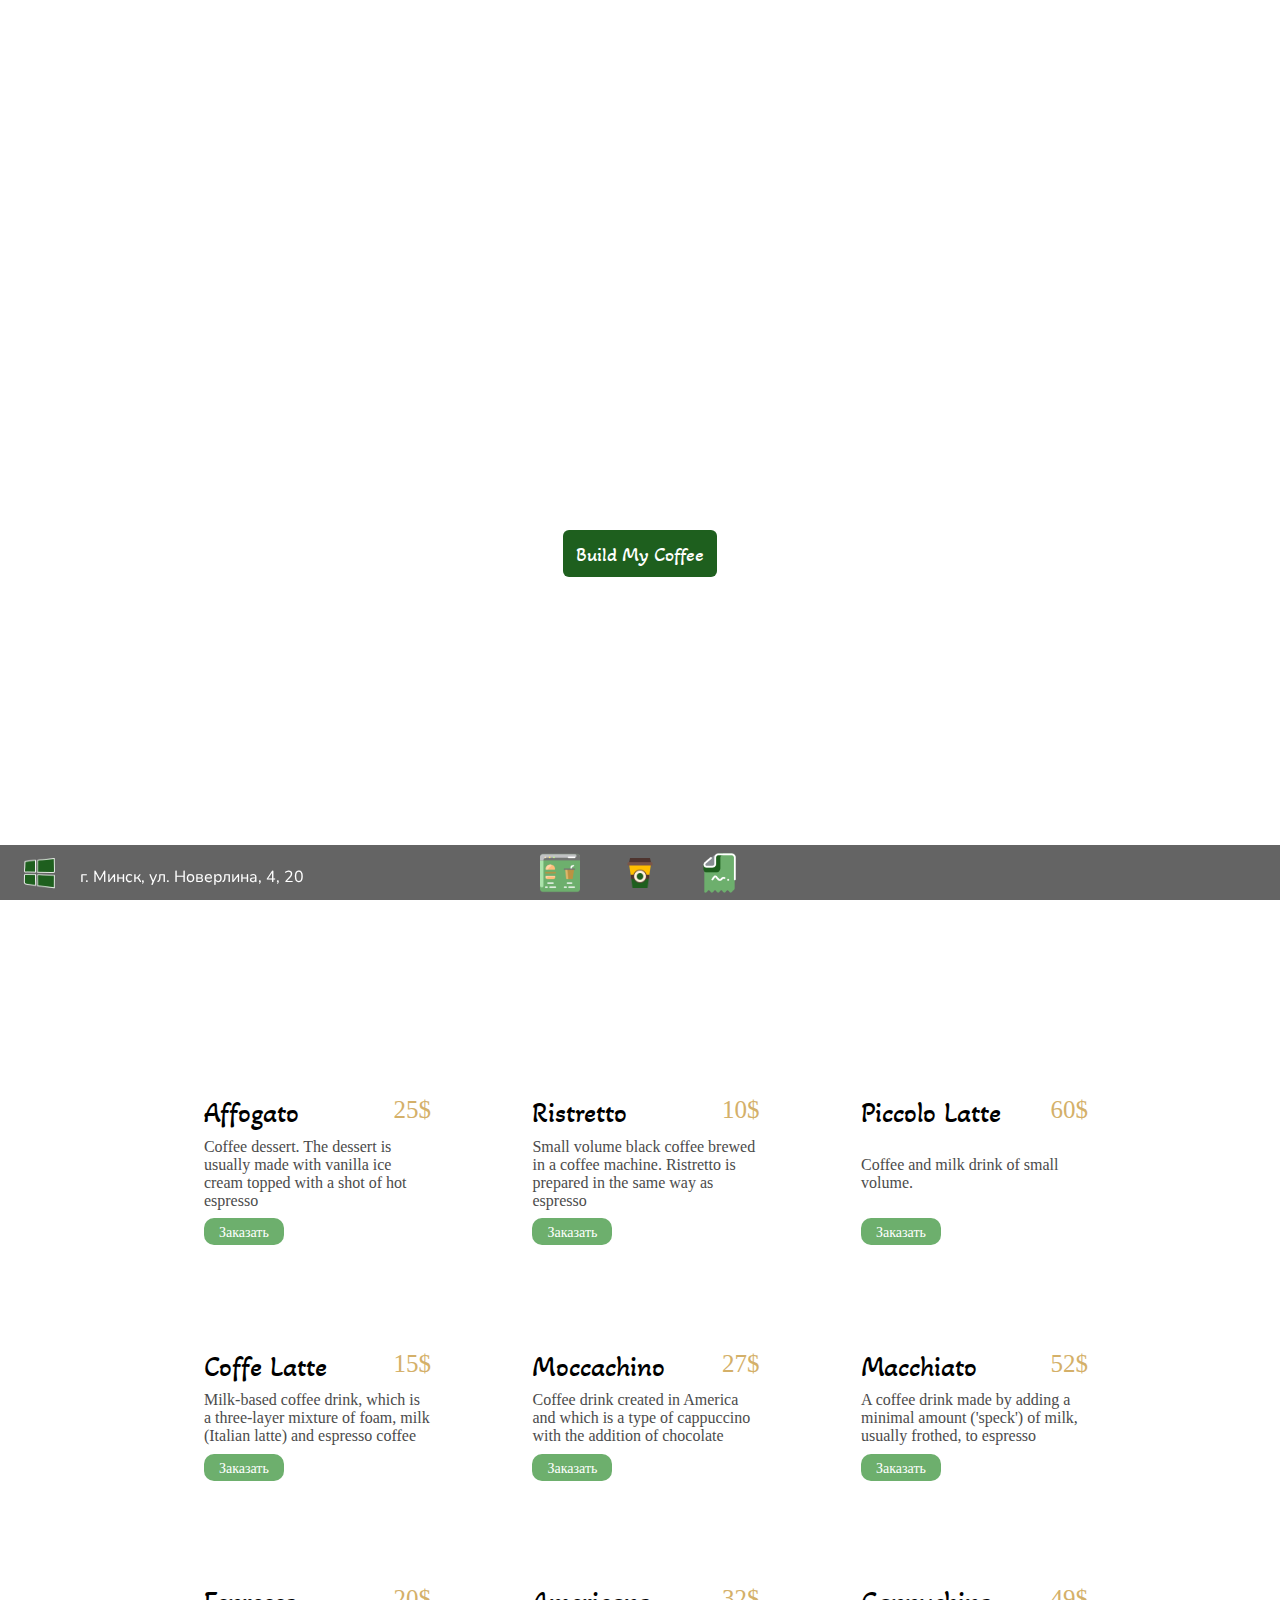
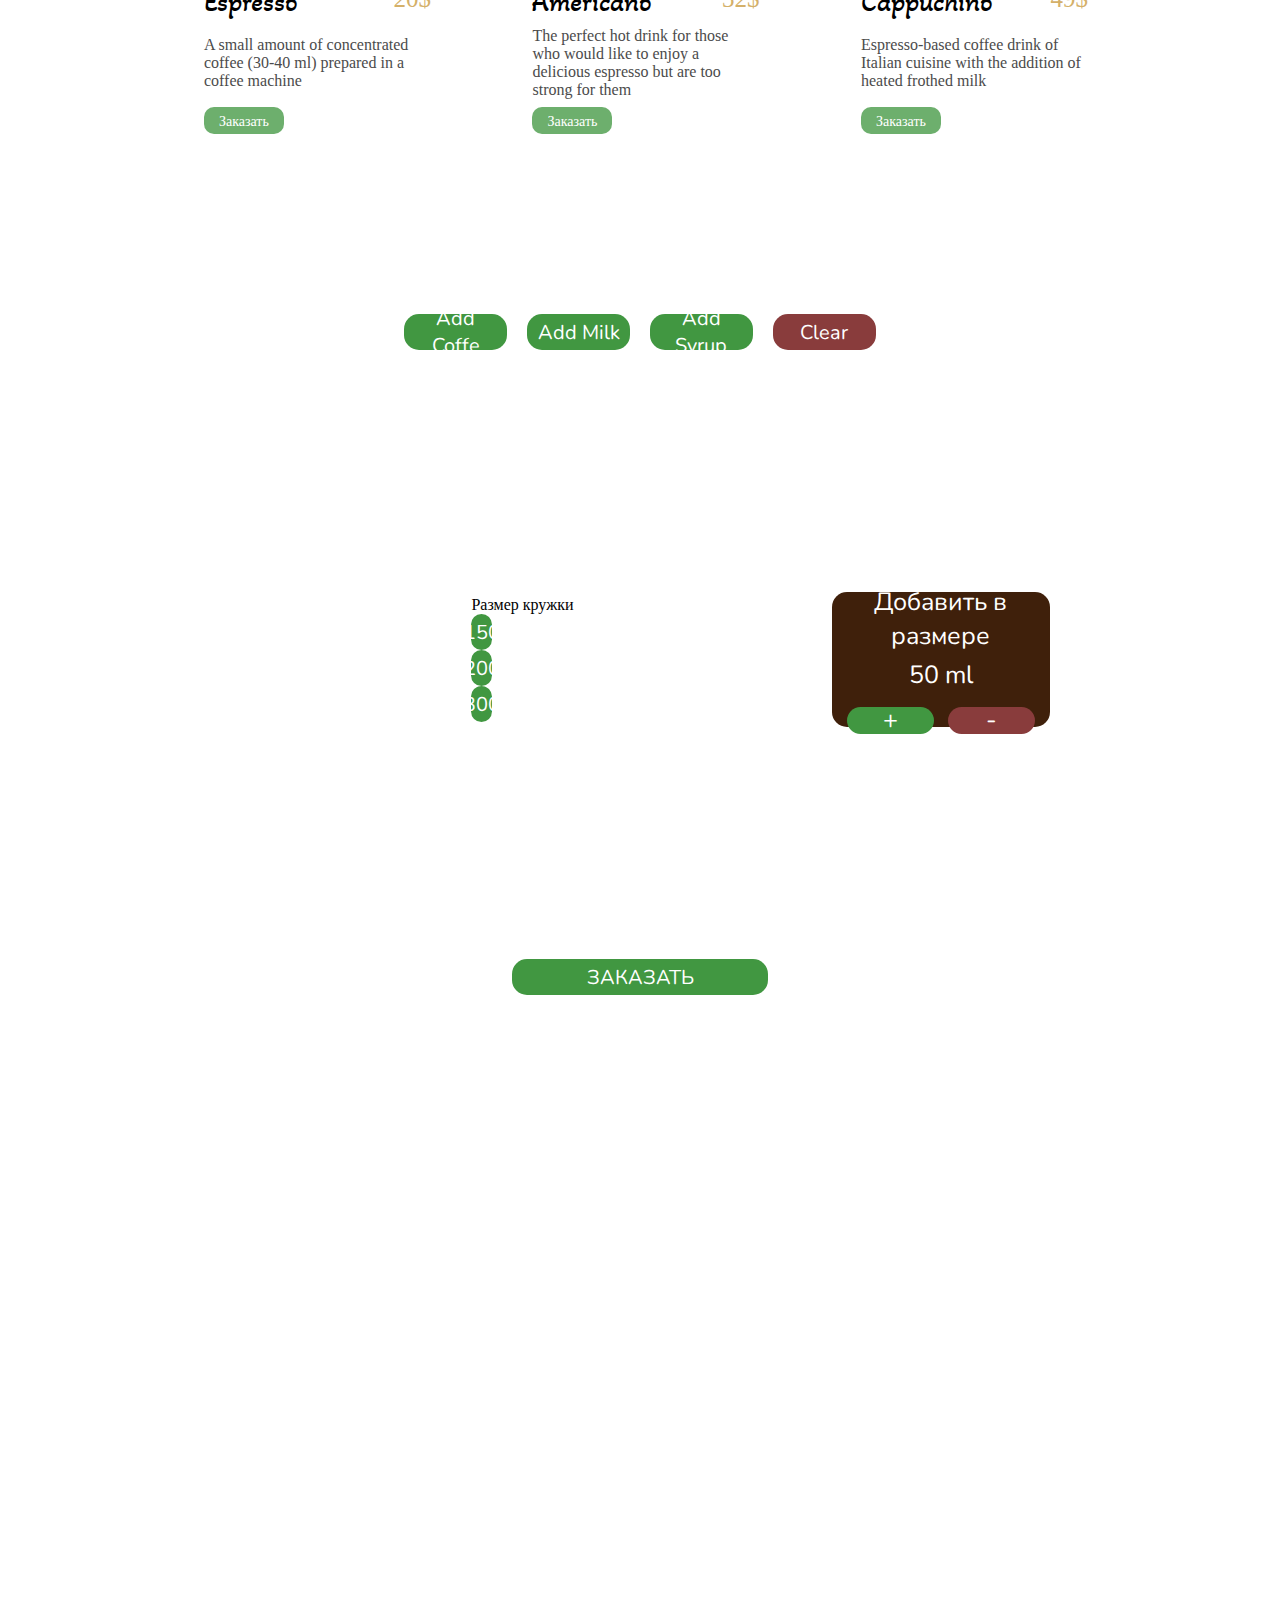
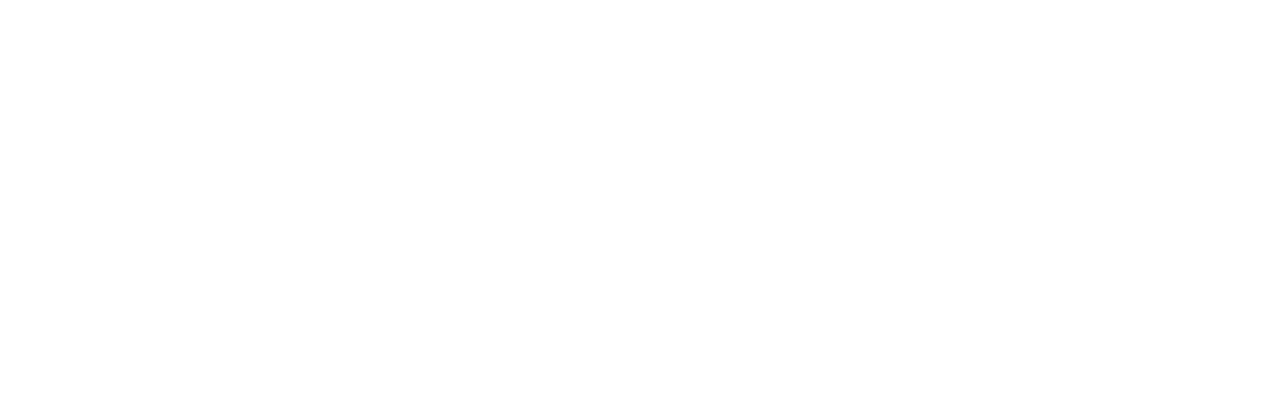
==== commit 464899ac: "финальный пуш" ====
--- a/index.html
+++ b/index.html
@@ -1,89 +1,106 @@
-<!DOCTYPE html>
-<html lang="en">
-    <head>
-        <meta charset="UTF-8">
-        <meta name="viewport" content="width=device-width, initial-scale=1.0">
-        <title>ReeLife - онлайн кофейня твоего города!</title>
-        <link rel="stylesheet" href="./assets/style.css">
-        <link href="assets/coffeeBuilderStyle.css" rel="stylesheet">
-        <link href="https://fonts.googleapis.com/css2?family=Nunito&display=swap" rel="stylesheet">
-    </head>
-    <body>
-        <header class="header">
-            <div class="background_pic">
-                <nav>
-                    <a href="#menu">MENU</a>
-                    <a href="#about">ABOUT</a>
-                    <a href="">FAMILY</a>
-                </nav>
-                <div class="header_logo_pic">
-                    ReeLife
-                </div>
-                <a class="contactBtn" href="#builder">
-                    Build My Coffee
-                </a>
-            </div>
-            <div class="background2" name="menu">
-                <a name="menu" class="secondAnchor"></a>
-                <h1>What kind of Coffee we serve for you</h1>
-                <h3>Start your journey from here</h3>
-                <div class="products">
-                
-                </div>
-            </div> 
-        </header> 
-
-        <main class="backgroundMainPage">
-            <a name="builder" class="builder"></a>
-            <div class="buttons">
-                <button id="coffee" class="addBtn">Add Coffe</button>
-                <button id="milk" class="addBtn">Add Milk</button>
-                <button id="syrup" class="addBtn">Add Syrup</button>
-                <button id="clear" class="addBtn clearBtn">Clear</button>
-            </div>
-            
-            <div class="coffeBuilderContainer">
-                <div class="backCup">
-                    <div class="maskCup"></div>
-                    <div class="conteiner">
-    
-                    </div>
-                    <p class="mlCount" id="mlCount">0 ml</p>
-                    <div class="addMlCountConteiner">
-                        Добавить в размере
-                        <p id="addMlCount" class="addMlCount">50 ml</p>
-                        <div class="incDecContainer">
-                            <button id="inc" class="addBtn incDecBtn">+</button>
-                            <button id="dec" class="addBtn clearBtn incDecBtn">-</button>
-                        </div>
-                    </div>
-                </div>
-            </div>
-    
-            <a href="sendForm.html" class="addBtn" onclick="SaveType('custom')">ЗАКАЗАТЬ</a>
-        </main>
-        <div class="background3">
-            <a name="about" class="about"></a>
-            <div class="containerImage">
-                <div class="onePicture">
-                    <div class="text">On August 14, a new set will be released that includes: juice, coffee and a dessert to cheer you up. To use the coupon, go to our barista and say the promo code "Kislyuk".</div>
-                
-                </div>
-                <div class="TwoPicture">
-                    <div class="first">
-
-                    </div>
-                    <div class="second">
-                        
-                    </div>
-                </div>
-            </div>
-        </div>
-        
-        <script src="https://ajax.googleapis.com/ajax/libs/jquery/2.2.0/jquery.min.js"></script>
-        <script src="js/db.js"></script>
-        <script src="js/sendForm.js"></script>
-        <script src="js/builder.js"></script>
-	    <script src="js/coffeeBuilder.js"></script>
-    </body>
-</html>
+<!DOCTYPE html>
+<html lang="en">
+    <head>
+        <meta charset="UTF-8">
+        <meta name="viewport" content="width=device-width, initial-scale=1.0">
+        <title>ReeLife - онлайн кофейня твоего города!</title>
+        <link rel="stylesheet" href="./assets/style.css">
+        <link href="assets/coffeeBuilderStyle.css" rel="stylesheet">
+        <link href="https://fonts.googleapis.com/css2?family=Nunito&display=swap" rel="stylesheet">
+    </head>
+    <body>
+        <header class="header">
+            <div class="background_pic">
+                <nav>
+                    <a href="#menu">MENU</a>
+                    <a href="#about">ABOUT</a>
+                    <a name="main" class="mainH"></a>
+                </nav>
+                <div class="header_logo_pic">
+                    ReeLife
+                </div>
+                <a id="coffeeScroll" class="contactBtn" href="#builder">
+                    Build My Coffee
+                </a>
+            </div>
+            <div class="background2" name="menu">
+                <a name="menu" class="secondAnchor"></a>
+                <h1>What kind of Coffee we serve for you</h1>
+                <h3>Start your journey from here</h3>
+                <div class="products">
+                
+                </div>
+            </div> 
+        </header> 
+
+        <main class="backgroundMainPage">
+            <a name="builder" class="builder"></a>
+            <div class="buttons">
+                <button id="coffee" class="addBtn">Add Coffe</button>
+                <button id="milk" class="addBtn">Add Milk</button>
+                <button id="syrup" class="addBtn">Add Syrup</button>
+                <button id="clear" class="addBtn clearBtn">Clear</button>
+            </div>
+            
+            <div class="coffeBuilderContainer">
+                <div class="backCup">
+                    <div class="addMlCountConteinerCup">
+                        Размер кружки
+                        <div class="incDecContainerCup">
+                            <button id="ml150" class="addBtn incDecBtnCup">150</button>
+                            <button id="ml200" class="addBtn incDecBtnCup">200</button>
+                            <button id="ml300" class="addBtn incDecBtnCup">300</button>
+                        </div>
+                    </div>
+                    <div class="maskCup"></div>
+                    <div id="container" class="conteiner">
+    
+                    </div>
+                    <p class="mlCount" id="mlCount">0/300 ml</p>
+                    <div class="addMlCountConteiner">
+                        Добавить в размере
+                        <p id="addMlCount" class="addMlCount">50 ml</p>
+                        <div class="incDecContainer">
+                            <button id="inc" class="addBtn incDecBtn">+</button>
+                            <button id="dec" class="addBtn clearBtn incDecBtn">-</button>
+                        </div>
+                    </div>
+                </div>
+            </div>
+    
+            <a id="sendCoffee" class="addBtn" onclick="SaveType('custom')">ЗАКАЗАТЬ</a>
+        </main>
+        <div class="background3">
+            <a name="about" class="about"></a>
+            <div class="containerImage">
+                <div class="onePicture">
+                    <div class="text">On August 14, a new set will be released that includes: juice, coffee and a dessert to cheer you up. To use the coupon, go to our barista and say the promo code "Kislyuk".</div>
+                
+                </div>
+                <div class="TwoPicture">
+                    <div class="first">
+                        <div class="text">Only today (22.11.2022) you can get total discount with great secvice in our place - ReeLife Coffee!</div>
+                    </div>
+                    <div class="second">
+                        <div class="text">14 of August - Black Date - We Was Opened!!!</div>
+                    </div>
+                </div>
+            </div>
+        </div>
+
+        <footer>
+            <a class="main" href="#main"></a>
+            <p>г. Минск, ул. Новерлина, 4, 20</p>
+            <a class="menu" href="#menu"></a>
+            <a class="coffeeF" href="#builder"></a>
+            <a class="news" href="#about"></a>
+        </footer>
+        
+        <script src="https://ajax.googleapis.com/ajax/libs/jquery/2.2.0/jquery.min.js"></script>
+        <script src="js/db.js"></script>
+        <script src="js/sendForm.js"></script>
+        <script src="js/builder.js"></script>
+	    <script src="js/coffeeBuilder.js"></script>
+        <script src="js/tests.js"></script>
+    </body>
+</html>
--- a/assets/style.css
+++ b/assets/style.css
@@ -1,346 +1,457 @@
-/* akaya-kanadaka-regular - latin */
-@font-face {
-  font-family: 'Akaya Kanadaka';
-  font-style: normal;
-  font-weight: 400;
-  src: local(''),
-       url('../fonts/akaya-kanadaka-v16-latin-regular.woff2') format('woff2'), /* Chrome 26+, Opera 23+, Firefox 39+ */
-       url('../fonts/akaya-kanadaka-v16-latin-regular.woff') format('woff'); /* Chrome 6+, Firefox 3.6+, IE 9+, Safari 5.1+ */
-}  
-/* anton-regular - latin */
-@font-face {
-  font-family: 'Anton';
-  font-style: normal;
-  font-weight: 400;
-  src: local(''),
-       url('../fonts/anton-v23-latin-regular.woff2') format('woff2'), /* Chrome 26+, Opera 23+, Firefox 39+ */
-       url('../fonts/anton-v23-latin-regular.woff') format('woff'); /* Chrome 6+, Firefox 3.6+, IE 9+, Safari 5.1+ */
-}
-/* fuzzy-bubbles-regular - latin */
-@font-face {
-  font-family: 'Fuzzy Bubbles';
-  font-style: normal;
-  font-weight: 400;
-  src: local(''),
-       url('../fonts/fuzzy-bubbles-v5-latin-regular.woff2') format('woff2'), /* Chrome 26+, Opera 23+, Firefox 39+ */
-       url('../fonts/fuzzy-bubbles-v5-latin-regular.woff') format('woff'); /* Chrome 6+, Firefox 3.6+, IE 9+, Safari 5.1+ */
-}
-html
-{
-  box-sizing: border-box;
-  scroll-behavior: smooth;
-}
-
-:root {
-  --main-brown: rgb(229, 151, 43);
-  --gold: #D4B069;
-  --grey: #959595;
-  --dark: #000;
-  --green: #93eb93;
-  --green-dark: #1e5f1e;
-  --transparent: rgba(255, 255, 255, 0);
-}
-
-::-webkit-scrollbar {
-  width: 0;
-}
-
-*,*::before,*::after
-{
-  box-sizing: inherit;
-  margin: 0;
-}
-
-body
-{
-  height: 200vh;
-}
-
-nav
-{
-  position: absolute;
-  top: 0px;
-  display: flex;
-  width: 100%;
-  height: 7vh;
-  direction: row;
-  justify-content: center;
-  align-items: center;
-}
-
-nav a 
-{
-  font-family: 'Akaya Kanadaka';
-  font-style: normal;
-  font-weight: 400;
-  margin: 0px 50px;
-  font-size: 20px;
-  color: white;
-  text-decoration: none;
-  background-image: linear-gradient(currentColor, currentColor);
-  background-position: 0% 100%;
-  background-repeat: no-repeat;
-  background-size: 0% 2px;
-  transition: background-size .3s;
-}
-
-nav a:hover {
-  background-size: 100% 2px;
-}
-
-h1
-{
-  color: white;
-  font-family: 'Akaya Kanadaka';
-  font-style: normal;
-  font-size: 50px;
-}
-
-h3
-{
-  color: white;
-  font-family: 'Akaya Kanadaka';
-  font-style: normal;
-  font-size: 25px;
-}
-
-.background_pic
-{
-  display: flex;
-  flex-direction: column;
-  justify-content: center;
-  align-items: center;
-  width: 100%;
-  height: 100vh;
-  background-image: url("../image/fon.jpg");
-  background-size:cover;
-}
-
-.header_logo_pic
-{
-  max-width: 30%;
-  max-height: 18%;
-  background-size: cover;
-  color: white;
-  font-size: 100px;
-}
-
-.contactBtn
-{
-  font-family: 'Anton';
-  margin-top: 45px;
-  font-style: normal;
-  color:white;
-  border-radius: 6px;
-  width: 12%;
-  height: 47.12px;
-  background: var(--green-dark);
-  text-align: center;
-  line-height: 50px;
-  text-decoration: none;
-  transition: all .3s linear;
-}
-
-.contactBtn:hover
-{
-  box-shadow: 0px 2px 13px rgba(226, 158, 0, 0.48);
-  background: var(--grey);
-}
-
-.background2
-{
-  display: flex;
-  flex-direction: column;
-  justify-content: center;
-  align-items: center;
-  width: 100%;
-  height: 100vh;
-  background-image: url("../image/underfon.jpg");
-  background-size:cover;
-}
-
-.background3
-{
-  display: flex;
-  flex-direction: column;
-  justify-content: center;
-  align-items: center;
-  width: 100%;
-  height: 100vh;
-  background-image: url("../image/background5.jpg");
-  background-size:cover;
-}
-
-.containerImage
-{
-  display: flex;
-  flex-direction: row;
-  justify-content: center;
-  align-items: center;
-  width: 95%;
-  height: 100vh;
-  background-size:cover;
-}
-
-.onePicture
-{
-  display: flex;
-  justify-content: center;
-  align-items: center;
-  text-align: center;
-  width:35%;
-  height:90%;
-  background-size: cover;
-  background-image: url("..//image/6868696539_7db37217ca_o\ 1.jpg");
-}
-.onePicture .text
-{
-  opacity: 0;
-  color:white;
-  font-family: 'Fuzzy Bubbles';
-  font-style: normal;
-  font-weight: 400;
-
-  padding: 15%;
-
-}
-.onePicture:hover .text
-{
- opacity: 1;
-}
-.onePicture .back
-{
-  width:100%;
-  height:100%;
-  background: linear-gradient(180deg, rgba(255, 255, 255, 0) 13.39%, rgba(206, 139, 61, 0.78) 100%);
-  visibility:hidden;
-}
-.onePicture:hover .back
-{
-  visibility:visible;
-}
-.TwoPicture
-{
-  display: flex;
-  flex-direction: column;
-  justify-content: space-between;
-  align-items: center;
-  background-size:cover;
-  width: 60%;
-  height:90%;
-}
-
-.first
-{
-  width:90%;
-  height: 60%;
-  background-image: url("../image/9552297967_c8b7f126bd_o\ 1.jpg") ;
-  background-size: cover;
-}
-
-.second
-{
-  width:90%;
-  height: 35%;
-  background-size: cover;
-  background-image: url("../image/17960191985_1a85dbdd8b_o\ 1.jpg");
-}
-
-.products
-{
-  display: grid;
-  flex-wrap: wrap;
-  margin-top: 5vh;
-  grid-template-columns: repeat(3, 1fr);
-  width: 70%;
-  height: 75vh;
-  grid-column-gap: 10%;
-  grid-row-gap: 10%;
-}
-
-.currentProduct
-{
-  display: flex;
-  flex-direction: column;
-  justify-content: space-between;
-  align-items: flex-start;
-  width: 105%;
-  background: white;
-  border-radius: 16px;
-  padding: 5%;
-  height: 95%;
-  color: var(--grey);
-  font-size: 14px;
-  vertical-align: middle;
-  transition: all .4s linear;
-}
-
-.currentProduct:hover
-{
-  background: var(--green);
-}
-
-/* .currentProduct::after
-{
-  content: "";
-  height: 100%;
-  width: 100%;
-} */
-
-.title
-{
-  display: flex;
-  height: 20%;
-  width: 100%;
-  justify-content: space-between;
-  font-size: 25px;
-  margin-top: .5vh;
-  margin-bottom: 1vh;
-}
-
-.price
-{
-  color: var(--gold);
-}
-
-.name
-{
-  color: var(--dark);
-}
-
-.buyBtn
-{
-  background-color: var(--green);
-  display: block;
-  margin-top: 5px;
-  border-radius: 10px;
-  padding: 5px;
-  text-decoration: none;
-  line-height: .9;
-  font-family: 'Anton';
-  color: white;
-  transition: all .3s linear;
-}
-
-.buyBtn:hover
-{
-  background-color: var(--green-dark);
-}
-
-.secondAnchor
-{
-  position: absolute;
-  top: 100vh;
-}
-
-.builder
-{
-	position: absolute;
-	top: 200vh;
-}
-
-.about
-{
-	position: absolute;
-	top: 300vh;
+/* akaya-kanadaka-regular - latin */
+@font-face {
+  font-family: 'Akaya Kanadaka';
+  font-style: normal;
+  font-weight: 400;
+  src: local(''),
+       url('../fonts/akaya-kanadaka-v16-latin-regular.woff2') format('woff2'), /* Chrome 26+, Opera 23+, Firefox 39+ */
+       url('../fonts/akaya-kanadaka-v16-latin-regular.woff') format('woff'); /* Chrome 6+, Firefox 3.6+, IE 9+, Safari 5.1+ */
+}  
+/* anton-regular - latin */
+@font-face {
+  font-family: 'Anton';
+  font-style: normal;
+  font-weight: 400;
+  src: local(''),
+       url('../fonts/anton-v23-latin-regular.woff2') format('woff2'), /* Chrome 26+, Opera 23+, Firefox 39+ */
+       url('../fonts/anton-v23-latin-regular.woff') format('woff'); /* Chrome 6+, Firefox 3.6+, IE 9+, Safari 5.1+ */
+}
+/* fuzzy-bubbles-regular - latin */
+@font-face {
+  font-family: 'Fuzzy Bubbles';
+  font-style: normal;
+  font-weight: 400;
+  src: local(''),
+       url('../fonts/fuzzy-bubbles-v5-latin-regular.woff2') format('woff2'), /* Chrome 26+, Opera 23+, Firefox 39+ */
+       url('../fonts/fuzzy-bubbles-v5-latin-regular.woff') format('woff'); /* Chrome 6+, Firefox 3.6+, IE 9+, Safari 5.1+ */
+}
+/* handlee-regular - latin */
+@font-face {
+  font-family: 'Handlee';
+  font-style: normal;
+  font-weight: 400;
+  src: local(''),
+       url('../fonts/handlee-v14-latin-regular.woff2') format('woff2'), /* Chrome 26+, Opera 23+, Firefox 39+ */
+       url('../fonts/handlee-v14-latin-regular.woff') format('woff'); /* Chrome 6+, Firefox 3.6+, IE 9+, Safari 5.1+ */
+}
+html
+{
+  box-sizing: border-box;
+  scroll-behavior: smooth;
+}
+
+:root {
+  --main-brown: rgb(229, 151, 43);
+  --gold: #D4B069;
+  --grey: #4b4b4b;
+  --dark: #000;
+  --green: #6DAF6D;
+  --green-dark: #1e5f1e;
+  --transparent: rgba(255, 255, 255, 0);
+  --transparent-dark: rgba(0, 0, 0, 0.607);
+}
+
+::-webkit-scrollbar {
+  width: 0;
+}
+
+*,*::before,*::after
+{
+  box-sizing: inherit;
+  margin: 0;
+}
+
+body
+{
+  height: 200vh;
+}
+
+nav
+{
+  position: absolute;
+  top: 0px;
+  display: flex;
+  width: 100%;
+  height: 7vh;
+  direction: row;
+  justify-content: center;
+  align-items: center;
+}
+
+nav a 
+{
+  font-family: 'Akaya Kanadaka';
+  font-style: normal;
+  font-weight: 400;
+  margin: 0px 50px;
+  font-size: 20px;
+  color: white;
+  text-decoration: none;
+  background-image: linear-gradient(currentColor, currentColor);
+  background-position: 0% 100%;
+  background-repeat: no-repeat;
+  background-size: 0% 2px;
+  transition: background-size .3s;
+}
+
+nav a:hover {
+  background-size: 100% 2px;
+}
+
+h1
+{
+  color: white;
+  font-family: 'Akaya Kanadaka';
+  font-style: normal;
+  font-size: 50px;
+}
+
+h3
+{
+  color: white;
+  font-family: 'Akaya Kanadaka';
+  font-style: normal;
+  font-size: 25px;
+}
+
+footer
+{
+  height: 55px;
+  bottom: 0px;
+  left: 0px;
+  right: 0px;
+  margin-bottom: 0px;
+  background-color: var(--transparent-dark);
+  position: fixed;
+  display: flex;
+  align-items: center;
+  justify-content: center;
+  flex-direction: row;
+}
+
+footer a
+{
+  height: 40px;
+  width: 40px;
+  background-size: cover;
+  margin: 0px 20px;
+}
+
+footer p
+{
+  height: 40px;
+  width: auto;
+  color: white;
+  font-family: 'Nunito', sans-serif;
+  margin: 0px 20px;
+  line-height: 3;
+  position: absolute;
+  left: 60px;
+}
+
+footer .main
+{
+  background-image: url('../image/icons8-windows-10-48.png');
+  position: absolute;
+  left: 0px;
+}
+
+footer .menu
+{
+  background-image: url('../image/icons8-menu-58.png');
+}
+
+footer .coffeeF
+{
+  background-image: url('../image/icons8-кофе-с-собой-96.png');
+}
+
+footer .news
+{
+  background-image: url('../image/icons8-новости-64.png');
+}
+
+.mainH
+{
+  position: absolute;
+  top: 0;
+}
+
+.background_pic
+{
+  display: flex;
+  flex-direction: column;
+  justify-content: center;
+  align-items: center;
+  width: 100%;
+  height: 100vh;
+  background-image: url("../image/fon.webp");
+  background-size:cover;
+}
+
+.header_logo_pic
+{
+  font-family: 'Handlee';
+  max-width: 30%;
+  max-height: 18%;
+  background-size: cover;
+  color: white;
+  font-size: 150px;
+}
+
+.contactBtn
+{
+  font-family: 'Akaya Kanadaka';
+  margin-top: 45px;
+  font-style: normal;
+  font-size: 20px;
+  color:white;
+  border-radius: 6px;
+  width: 12%;
+  height: 47.12px;
+  background: var(--green-dark);
+  text-align: center;
+  line-height: 50px;
+  text-decoration: none;
+  transition: all .3s linear;
+}
+
+.contactBtn:hover
+{
+  box-shadow: 0px 2px 13px rgba(226, 158, 0, 0.48);
+  background: var(--grey);
+}
+
+.background2
+{
+  display: flex;
+  flex-direction: column;
+  justify-content: center;
+  align-items: center;
+  width: 100%;
+  height: 100vh;
+  background-image: url("../image/underfon.webp");
+  background-size:cover;
+}
+
+.background3
+{
+  display: flex;
+  flex-direction: column;
+  justify-content: center;
+  align-items: center;
+  width: 100%;
+  height: 100vh;
+  background-image: url("../image/background5.webp");
+  background-size:cover;
+}
+
+.containerImage
+{
+  display: flex;
+  flex-direction: row;
+  justify-content: center;
+  align-items: center;
+  width: 95%;
+  height: 100vh;
+  background-size:cover;
+}
+
+.onePicture
+{
+  display: flex;
+  justify-content: center;
+  align-items: center;
+  text-align: center;
+  width:25%;
+  height:70%;
+  background-size: cover;
+  background-image: url("..//image/6868696539_7db37217ca_o\ 1.jpg");
+}
+
+.onePicture .text
+{
+  opacity: 0;
+  color:white;
+  font-family: 'Fuzzy Bubbles';
+  font-style: normal;
+  font-size: 20px;
+  font-weight: 400;
+
+  padding: 15%;
+
+}
+
+.onePicture:hover .text
+{
+ opacity: 1;
+}
+
+.onePicture:hover
+{
+  background-image: linear-gradient(180deg, rgba(255, 255, 255, 0) 13.39%, rgba(206, 139, 61, 0.78)),url("..//image/6868696539_7db37217ca_o\ 1.jpg");
+}
+
+.TwoPicture
+{
+  display: flex;
+  flex-direction: column;
+  justify-content: space-between;
+  align-items: center;
+  background-size:cover;
+  width: 40%;
+  height:70%;
+}
+
+.text
+{
+  opacity: 0;
+  color:white;
+  font-family: 'Fuzzy Bubbles';
+  font-style: normal;
+  font-size: 20px;
+  font-weight: 400;
+
+  padding: 15%;
+
+}
+
+.first:hover .text
+{
+ opacity: 1;
+}
+
+.first:hover
+{
+  background-image: linear-gradient(180deg, rgba(255, 255, 255, 0) 13.39%, rgba(206, 139, 61, 0.78)),url("../image/9552297967_c8b7f126bd_o\ 1.jpg");
+}
+
+.first
+{
+  width:90%;
+  height: 60%;
+  background-image: url("../image/9552297967_c8b7f126bd_o\ 1.jpg") ;
+  background-size: cover;
+}
+
+.second
+{
+  width:90%;
+  height: 35%;
+  background-size: cover;
+  background-image: url("../image/17960191985_1a85dbdd8b_o\ 1.jpg");
+}
+
+.second:hover .text
+{
+ opacity: 1;
+}
+
+.second:hover
+{
+  background-image: linear-gradient(180deg, rgba(255, 255, 255, 0) 13.39%, rgba(206, 139, 61, 0.78)),url("../image/17960191985_1a85dbdd8b_o\ 1.jpg");
+}
+
+.products
+{
+  display: grid;
+  flex-wrap: wrap;
+  margin-top: 5vh;
+  grid-template-columns: repeat(3, 1fr);
+  width: 70%;
+  height: 75vh;
+  grid-column-gap: 10%;
+  grid-row-gap: 10%;
+}
+
+.currentProduct
+{
+  display: flex;
+  flex-direction: column;
+  justify-content: space-between;
+  align-items: flex-start;
+  width: 105%;
+  background: white;
+  border-radius: 16px;
+  padding: 5%;
+  height: 95%;
+  color: var(--grey);
+  font-size: 16px;
+  vertical-align: middle;
+  transition: all .4s linear;
+  border: 0px;
+  outline: 0px;
+}
+
+.currentProduct:hover
+{
+  /* background: var(--green); */
+  outline: 5px var(--green) solid;
+}
+
+/* .currentProduct::after
+{
+  content: "";
+  height: 100%;
+  width: 100%;
+} */
+
+.title
+{
+  display: flex;
+  height: 20%;
+  width: 100%;
+  justify-content: space-between;
+  font-size: 25px;
+  margin-top: .5vh;
+  margin-bottom: 1vh;
+}
+
+.price
+{
+  color: var(--gold);
+}
+
+.name
+{
+  font-size: 28px;
+  color: var(--dark);
+  font-family: 'Akaya Kanadaka';
+}
+
+.buyBtn
+{
+  background-color: var(--green);
+  display: block;
+  margin-top: 5px;
+  border-radius: 10px;
+  padding: 3px 15px;
+  text-decoration: none;
+  font-family: 'Anton';
+  font-size: 14px;
+  color: white;
+  transition: all .3s linear;
+}
+
+.buyBtn:hover
+{
+  background-color: var(--green-dark);
+}
+
+.secondAnchor
+{
+  position: absolute;
+  top: 100vh;
+}
+
+.builder
+{
+	position: absolute;
+	top: 200vh;
+}
+
+.about
+{
+	position: absolute;
+	top: 300vh;
 }